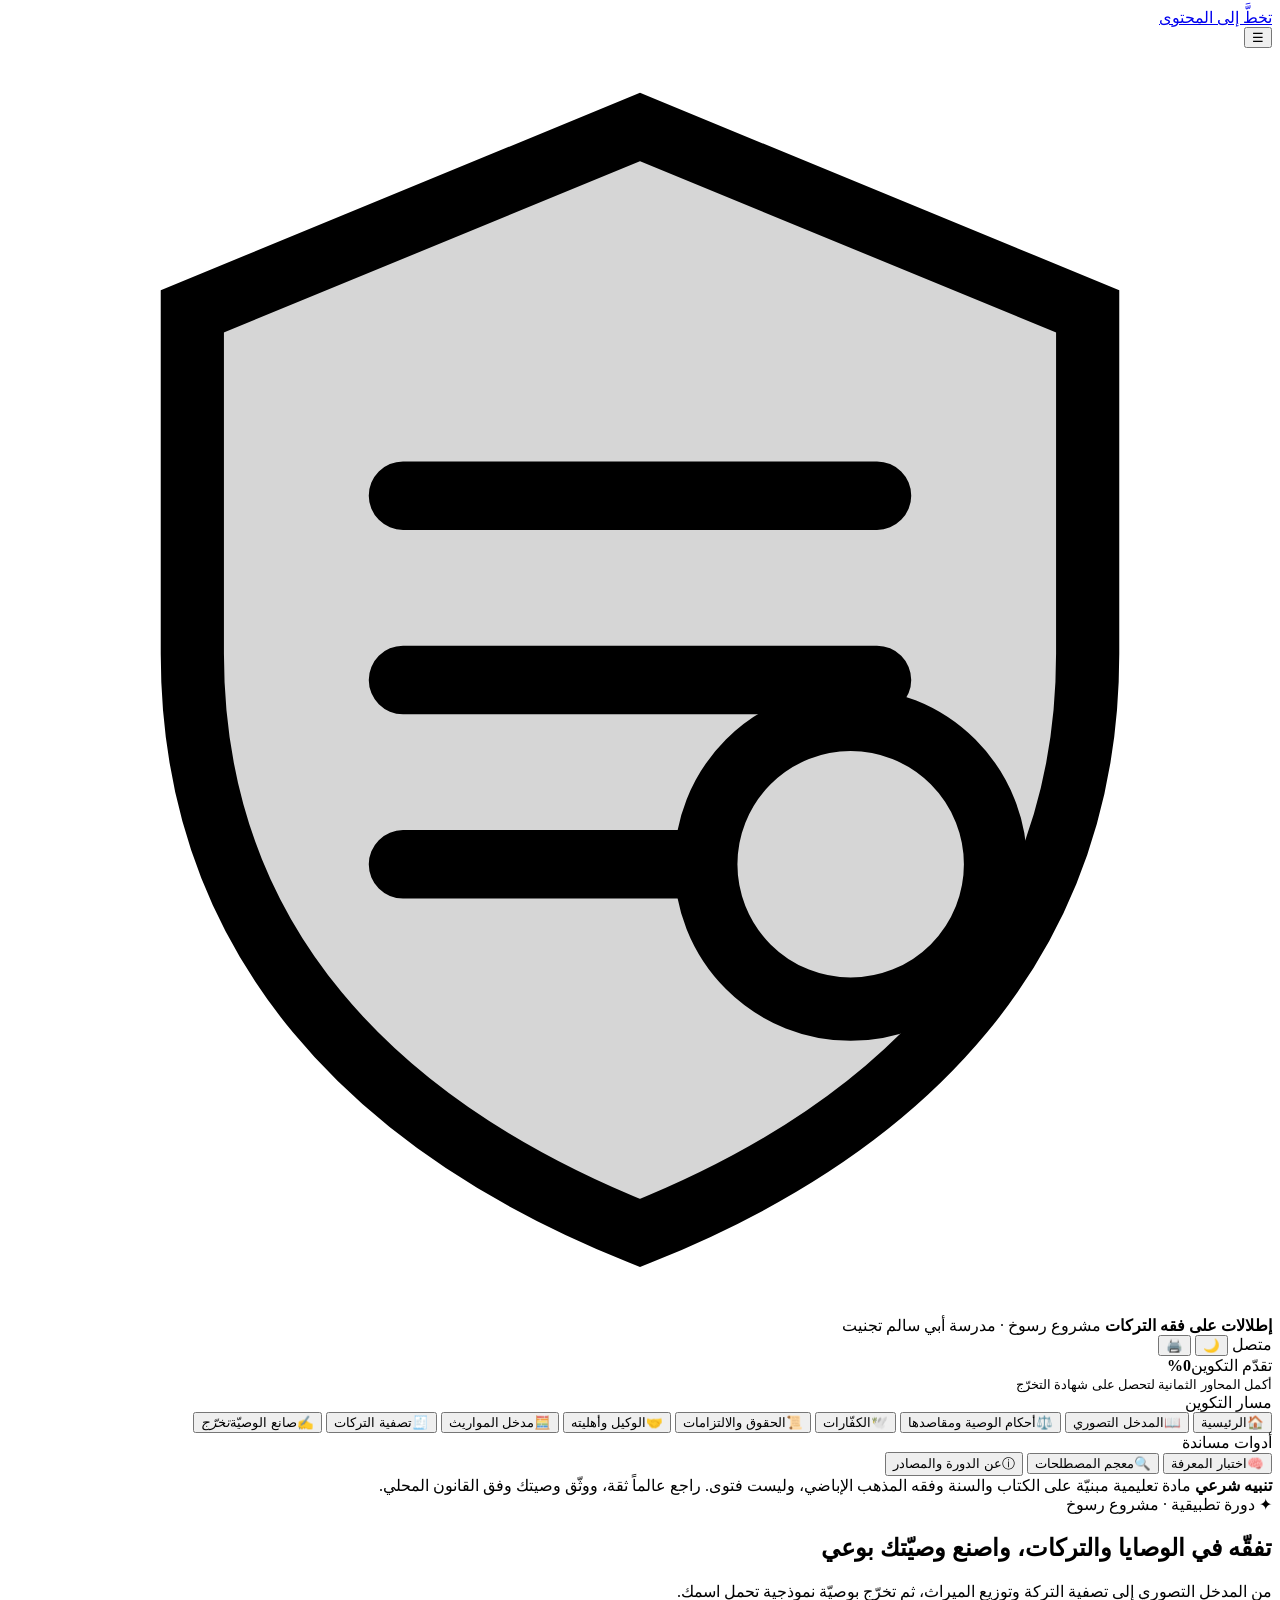
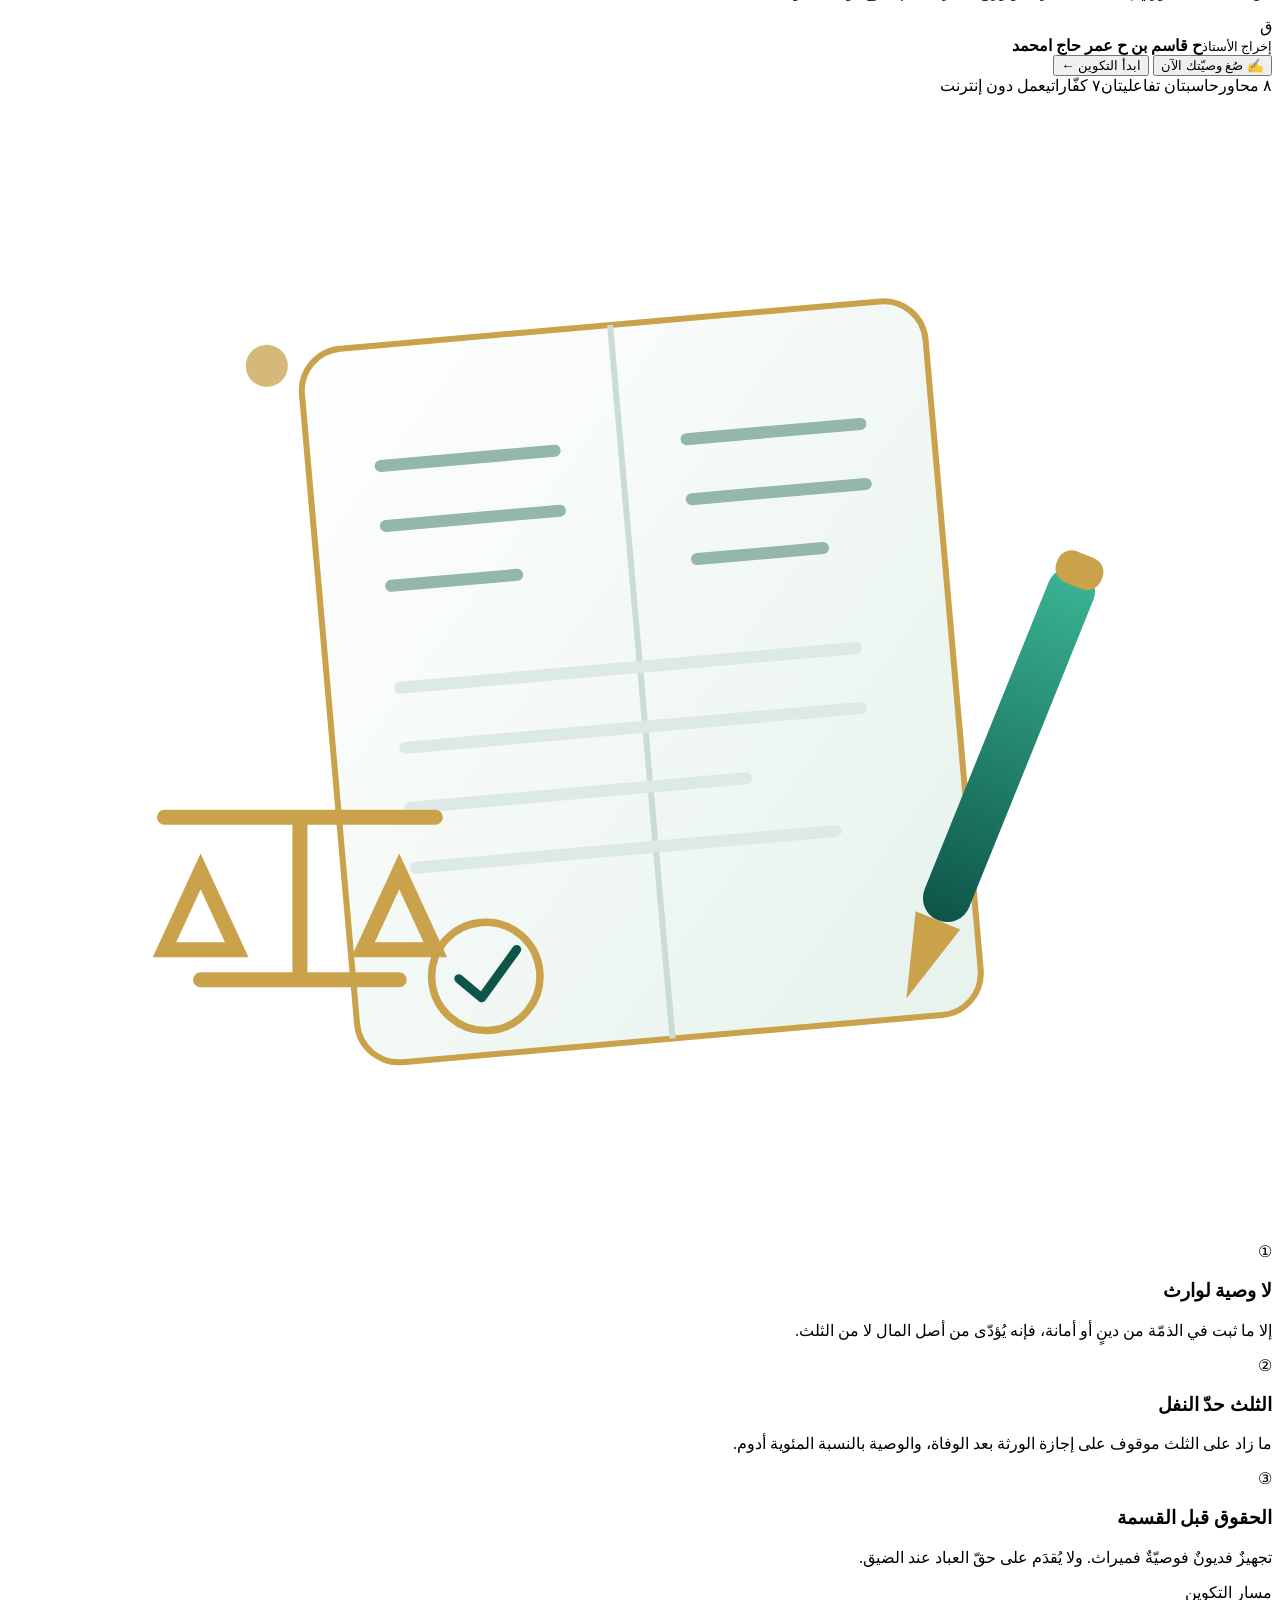
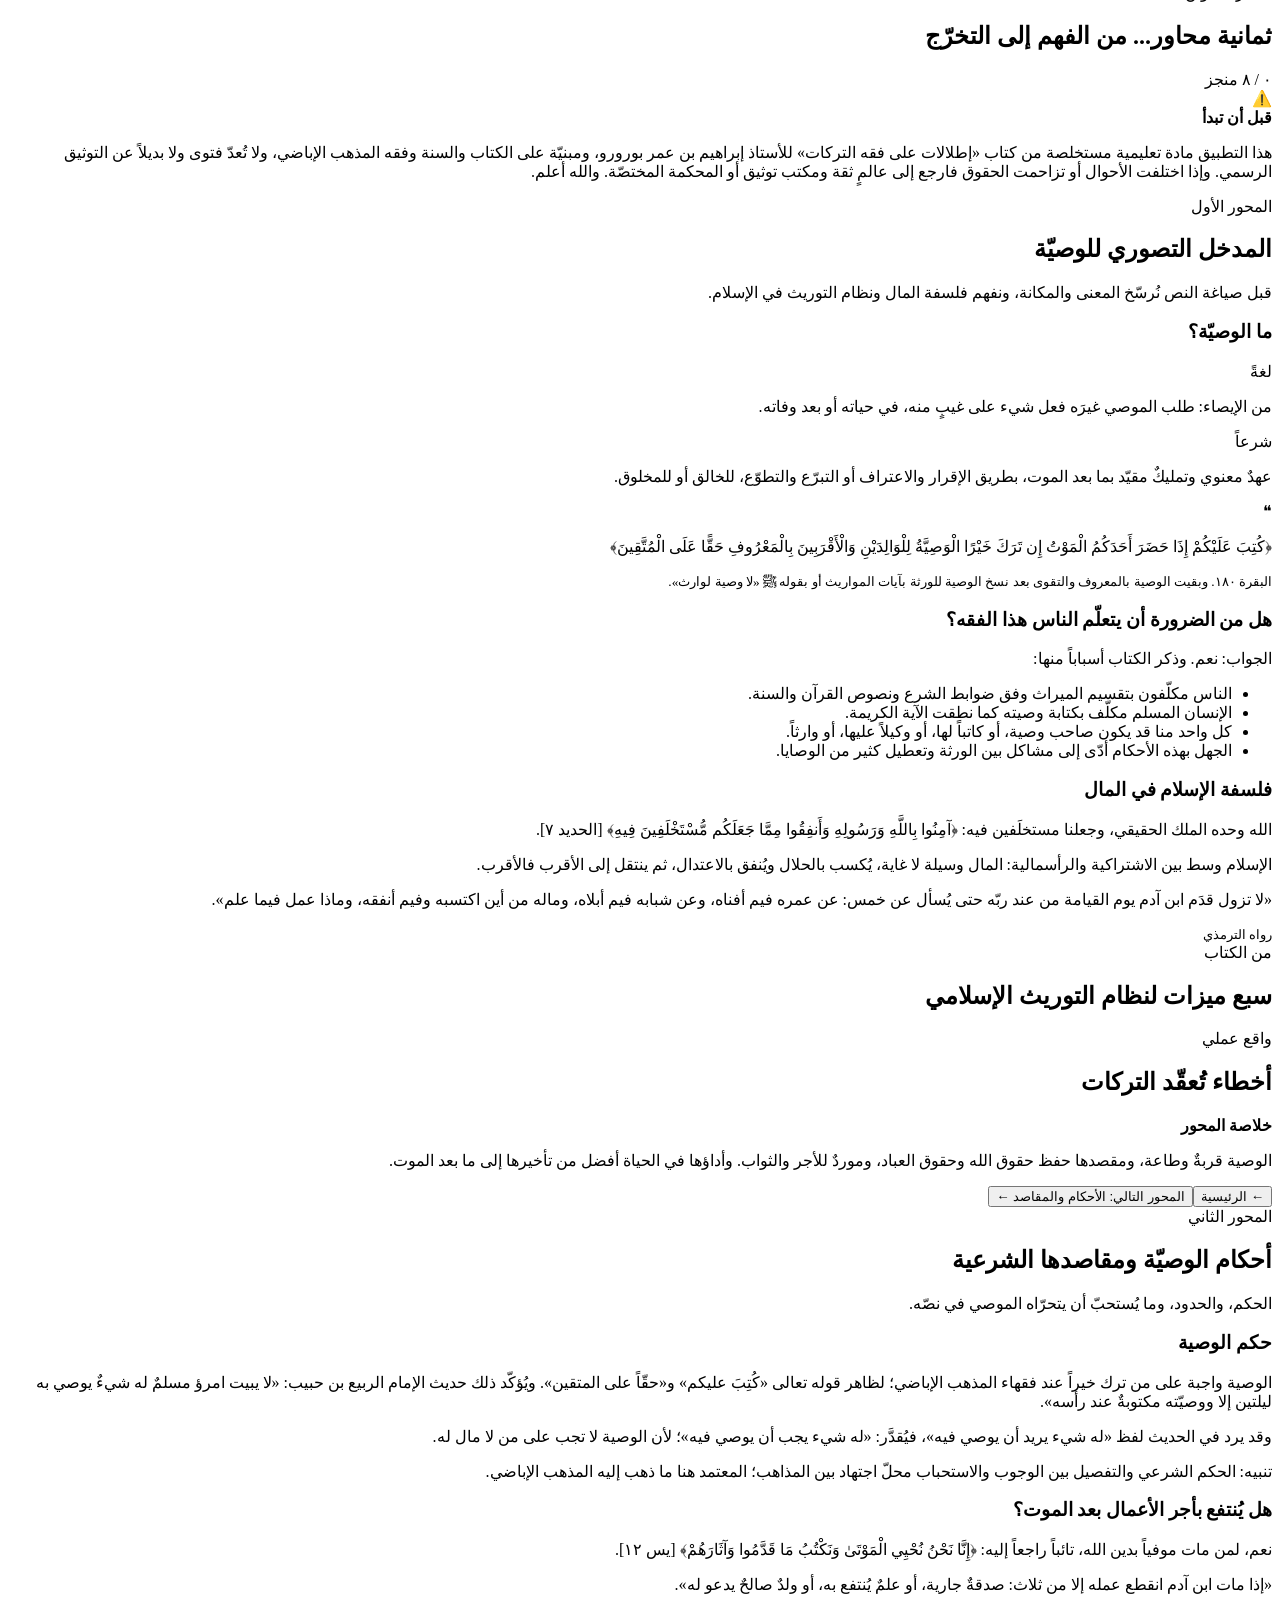
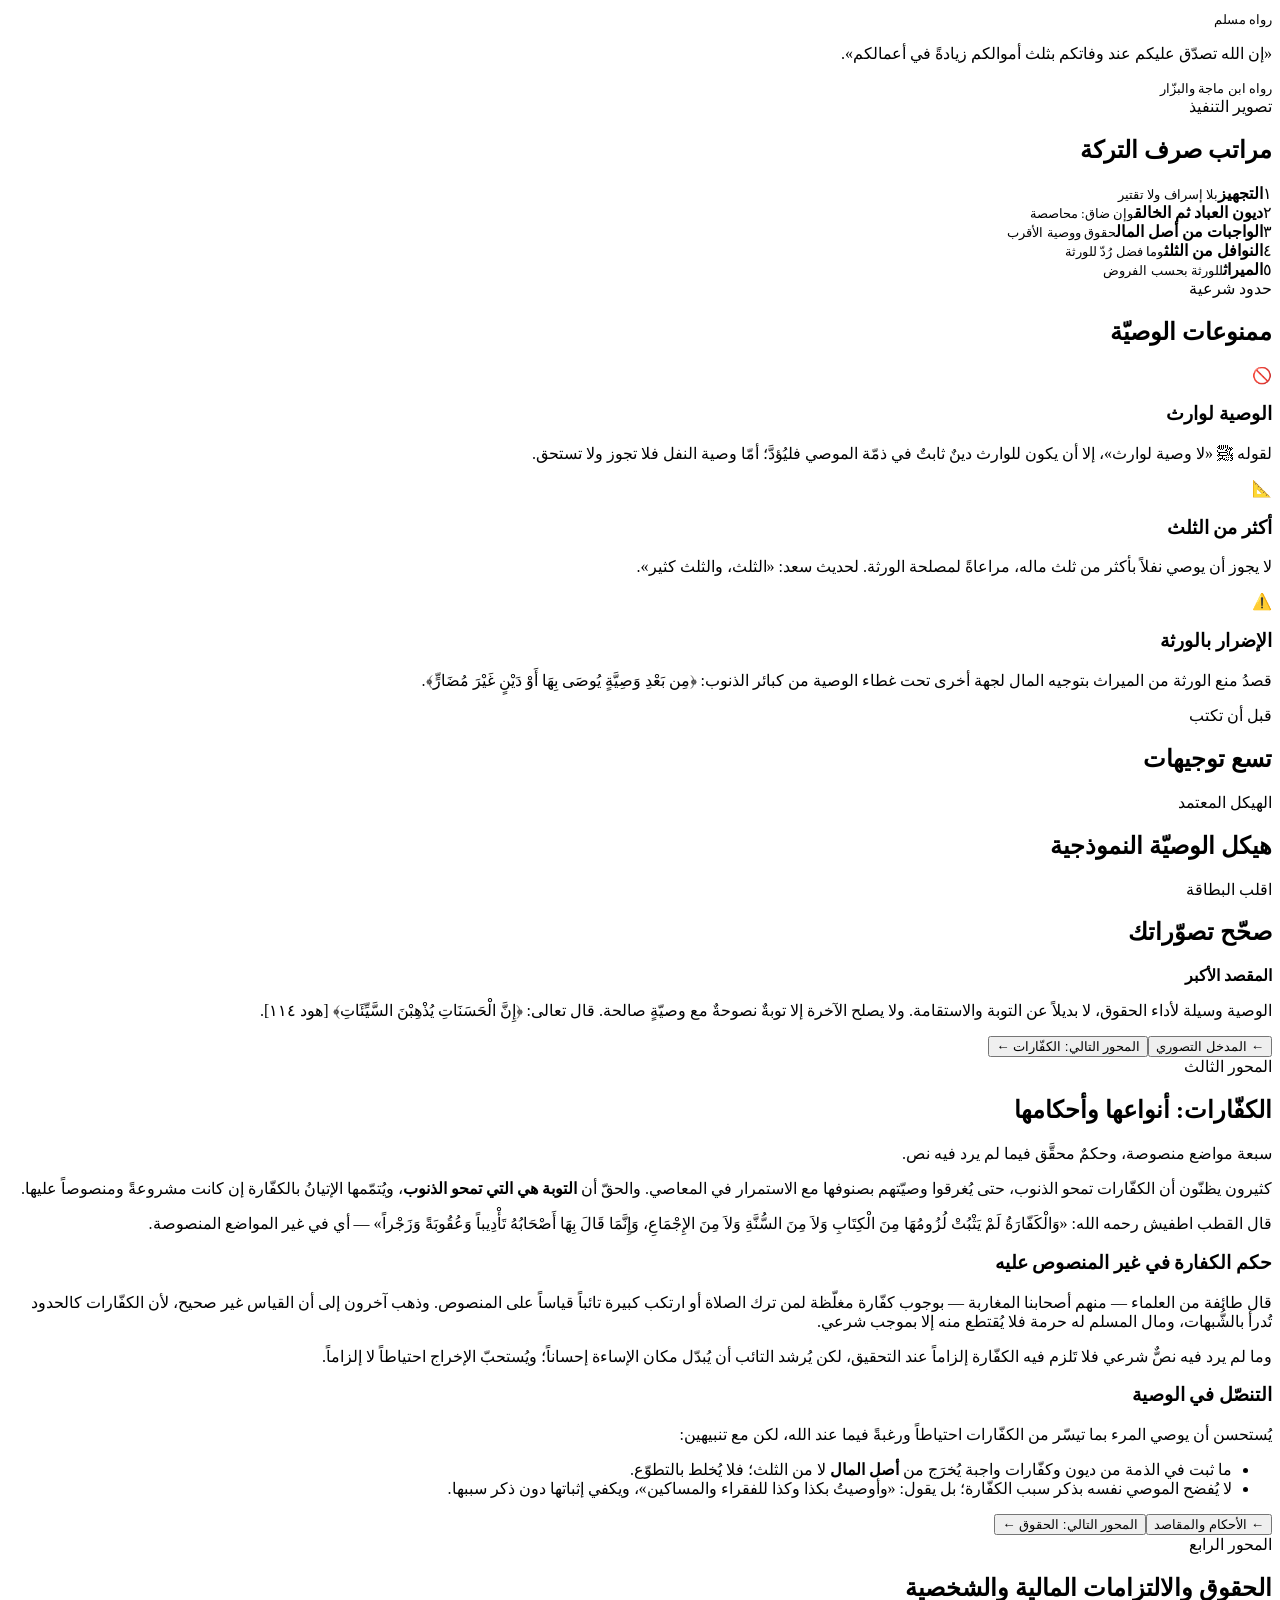
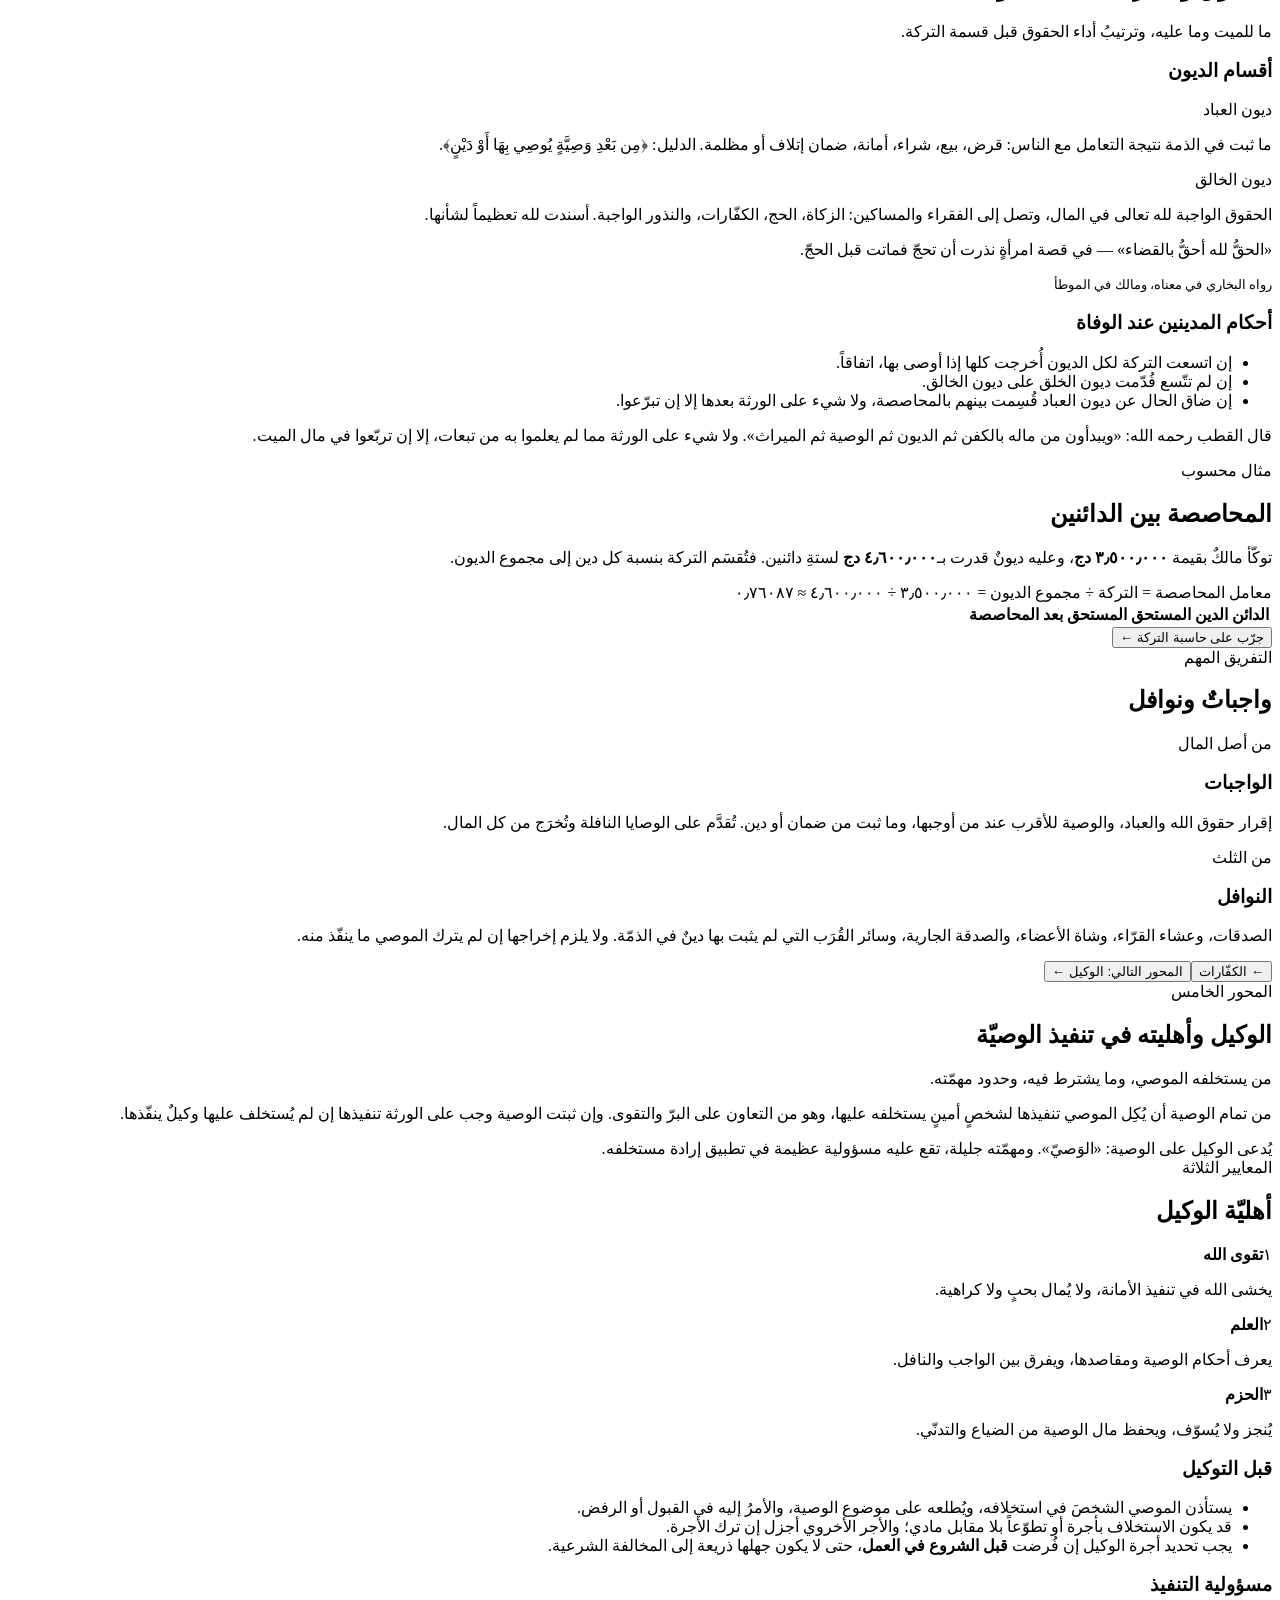
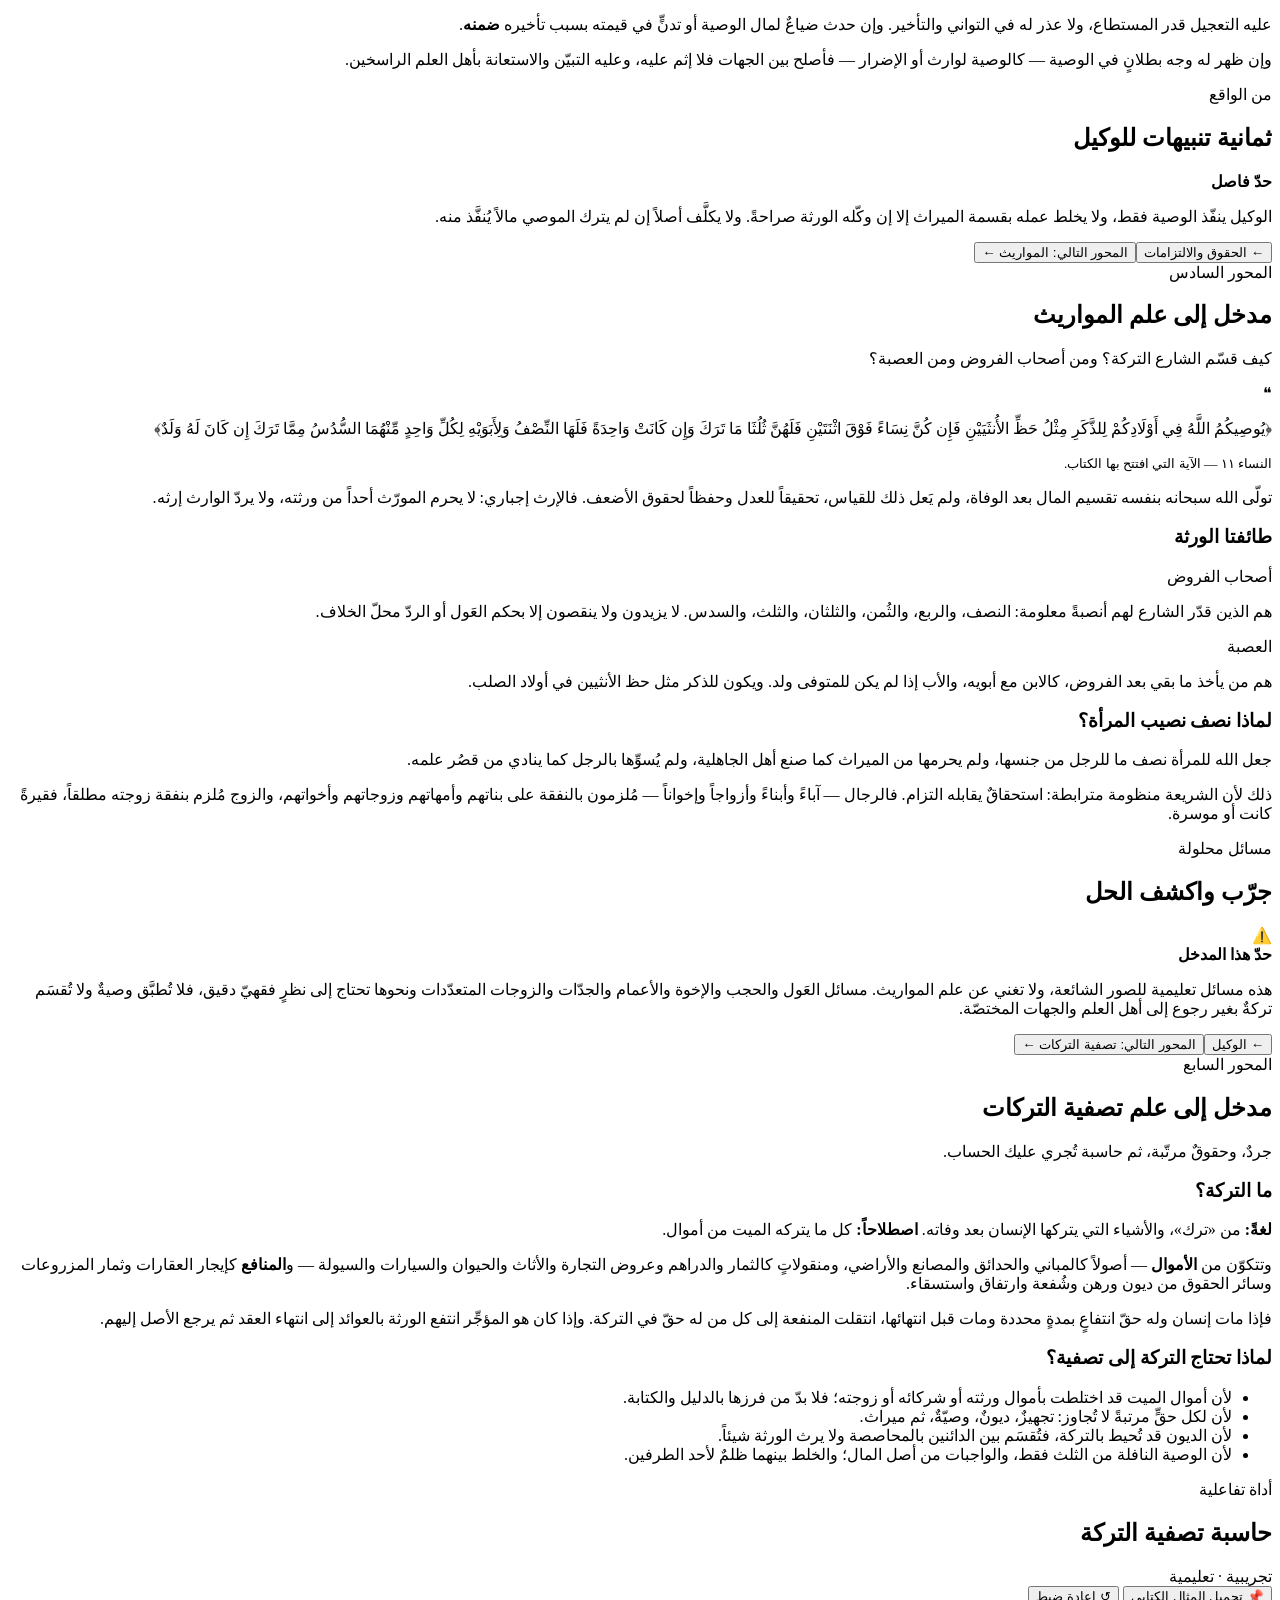
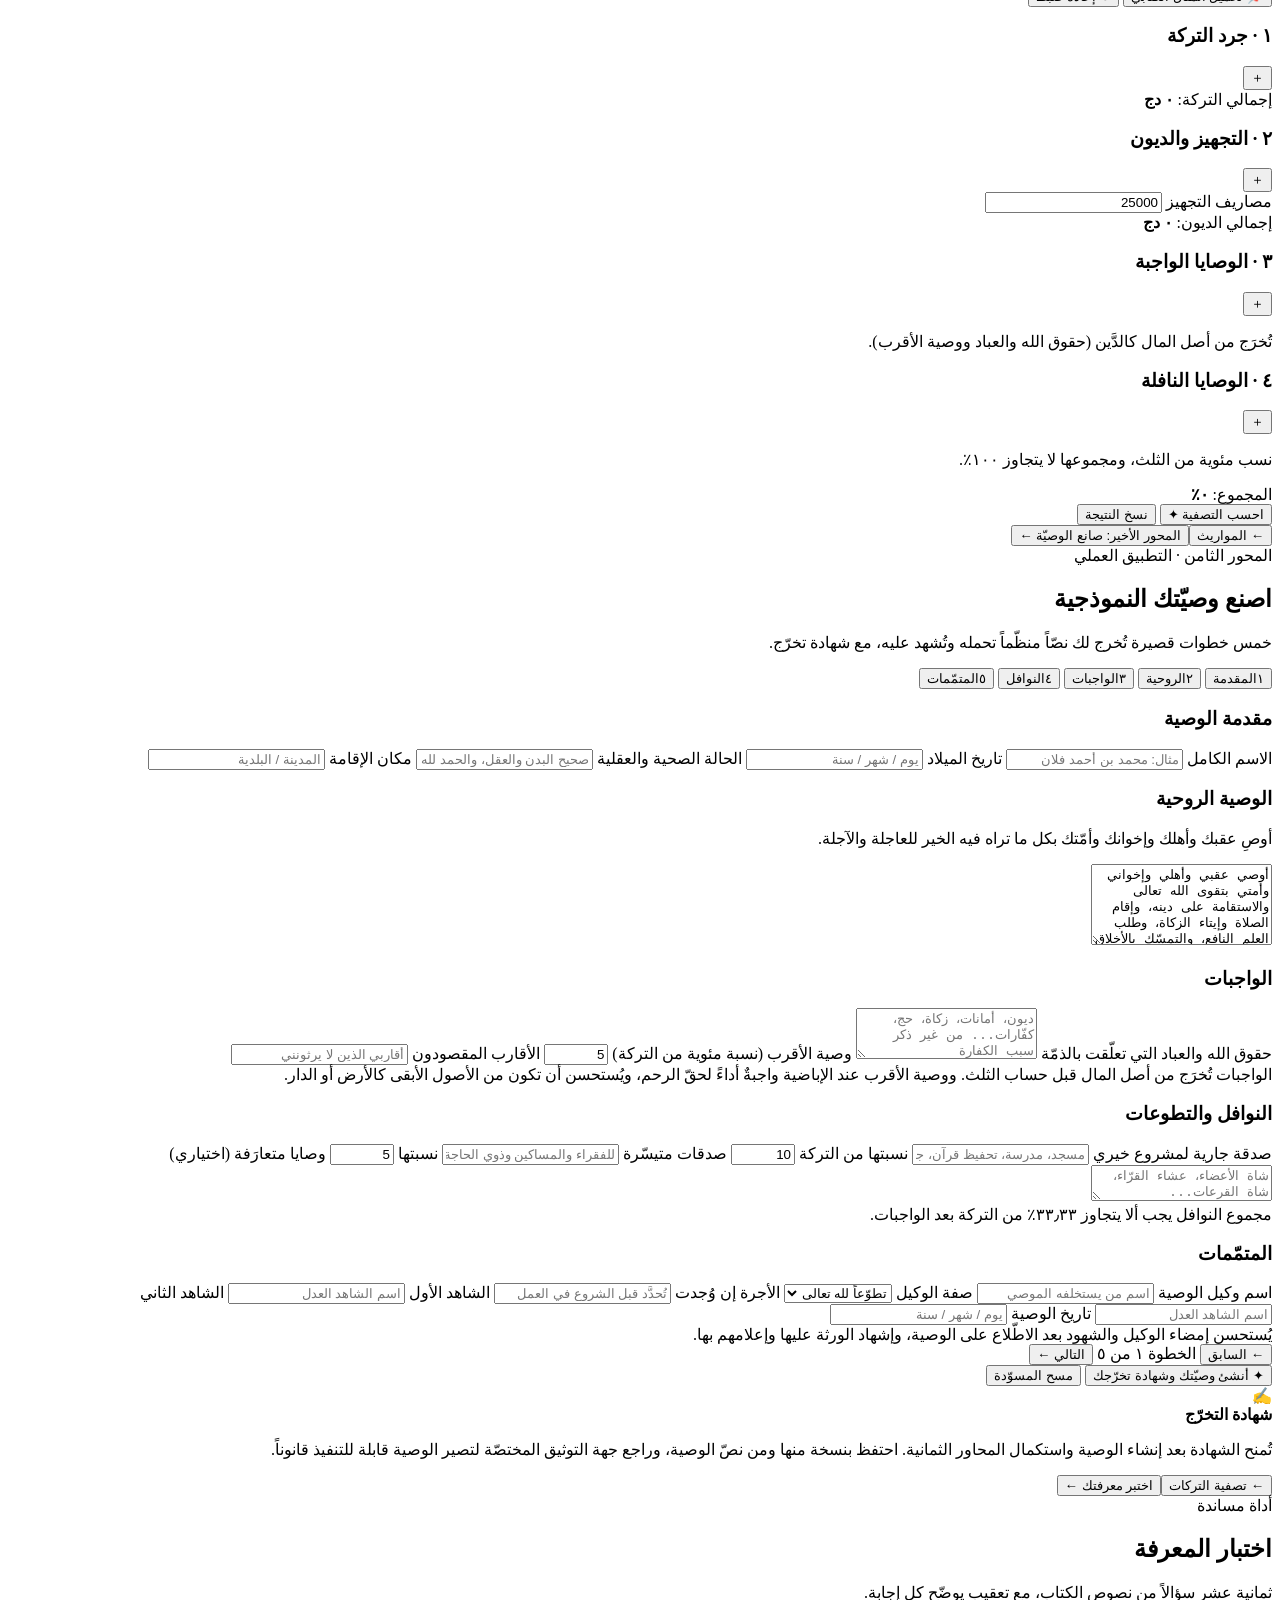
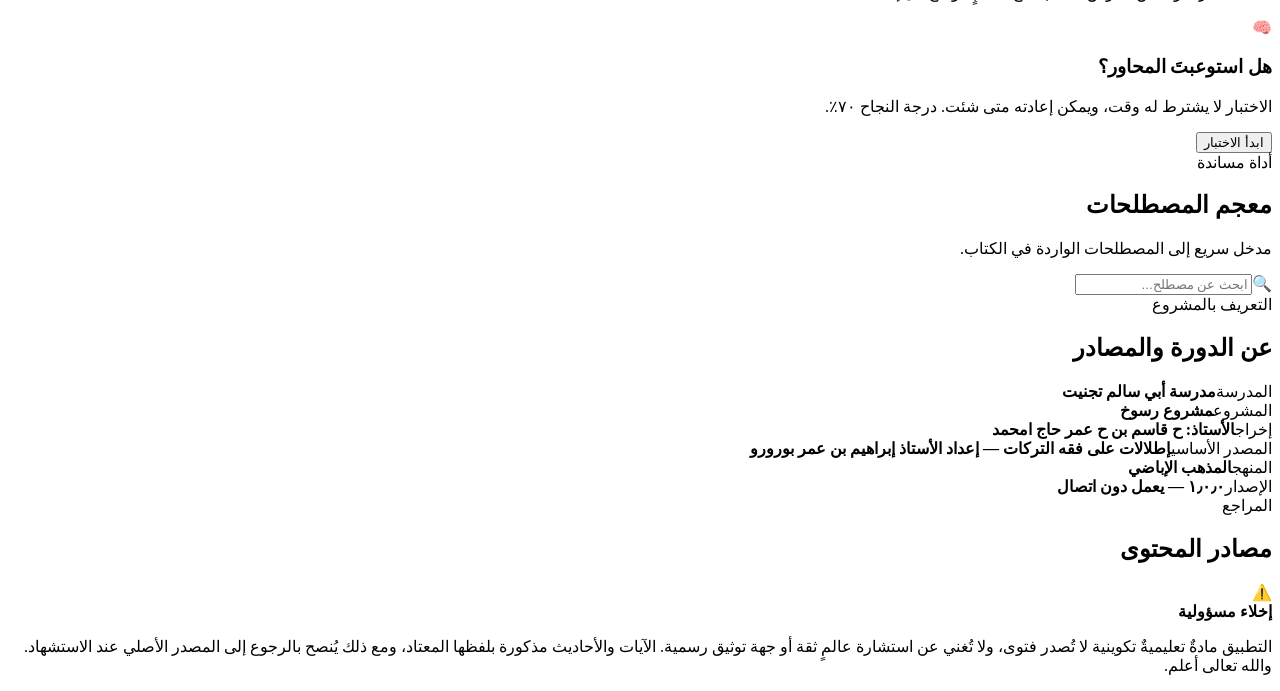
==== index.html @ 36a72be0 "Add files via upload" ====
<!DOCTYPE html>
<html lang="ar" dir="rtl">
<head>
  <meta charset="UTF-8">
  <meta name="viewport" content="width=device-width, initial-scale=1, viewport-fit=cover">
  <title>إطلالات على فقه التركات | مشروع رسوخ — مدرسة أبي سالم تجنيت</title>
  <meta name="description" content="تطبيق تكويني تفاعلي يعمل دون إنترنت في فقه الوصايا والمواريث وتصفية التركات: أحكام ومقاصد، كفارات، حقوق والتزامات، وكيل الوصية، مدخل المواريث، حاسبة التركات، وصانع وصية نموذجية مع شهادة تخرج.">
  <meta name="keywords" content="فقه التركات, الوصية الشرعية, المواريث, تصفية التركات, الكفارات, مشروع رسوخ, مدرسة أبي سالم تجنيت, ح قاسم بن ح عمر حاج امحمد">
  <meta name="theme-color" content="#0d5548">
  <meta name="apple-mobile-web-app-capable" content="yes">
  <meta name="apple-mobile-web-app-status-bar-style" content="black-translucent">
  <meta name="apple-mobile-web-app-title" content="فقه التركات">
  <meta name="application-name" content="فقه التركات — رسوخ">
  <meta name="msapplication-TileColor" content="#0d5548">
  <link rel="manifest" href="manifest.json">
  <link rel="icon" type="image/png" sizes="32x32" href="icons/favicon-32.png">
  <link rel="icon" type="image/png" sizes="192x192" href="icons/icon-192.png">
  <link rel="apple-touch-icon" href="icons/icon-192.png">
  <link rel="preconnect" href="https://fonts.googleapis.com">
  <link rel="preconnect" href="https://fonts.gstatic.com" crossorigin>
  <link href="https://fonts.googleapis.com/css2?family=Cairo:wght@400;600;700;800;900&family=Tajawal:wght@400;500;700;800;900&display=swap" rel="stylesheet">
  <link rel="stylesheet" href="css/style.css">
</head>
<body>
  <a class="skip-link" href="#main">تخطَّ إلى المحتوى</a>
  <div class="bg-decor" aria-hidden="true"><span></span><span></span><span></span></div>

  <!-- ============ الشريط العلوي ============ -->
  <header class="topbar">
    <div class="brand">
      <button class="icon-btn menu-btn" id="menuBtn" aria-label="فتح القائمة" title="القائمة">☰</button>
      <div class="brand-mark" aria-hidden="true">
        <svg viewBox="0 0 48 48">
          <path d="M24 3 41 10v13c0 11-7 18-17 22C14 41 7 34 7 23V10z" fill="currentColor" opacity=".16"/>
          <path d="M24 3 41 10v13c0 11-7 18-17 22C14 41 7 34 7 23V10z" fill="none" stroke="currentColor" stroke-width="2.4"/>
          <path d="M15 17h18M15 24h18M15 31h11" stroke="currentColor" stroke-width="2.6" stroke-linecap="round"/>
          <circle cx="32" cy="31" r="5.5" fill="none" stroke="currentColor" stroke-width="2.4"/>
        </svg>
      </div>
      <div class="brand-text">
        <strong>إطلالات على فقه التركات</strong>
        <span>مشروع رسوخ · مدرسة أبي سالم تجنيت</span>
      </div>
    </div>
    <div class="top-actions">
      <span class="net-pill" id="netPill" title="حالة الاتصال"><i></i><span>متصل</span></span>
      <button class="icon-btn" id="themeBtn" aria-label="تبديل الوضع الليلي" title="الوضع الليلي">🌙</button>
      <button class="icon-btn" id="printBtn" aria-label="طباعة الصفحة" title="طباعة">🖨️</button>
      <button class="install-btn" id="installBtn" hidden title="تثبيت التطبيق">⬇️ تثبيت</button>
    </div>
  </header>

  <div class="drawer-overlay" id="drawerOverlay" aria-hidden="true"></div>

  <div class="layout">
    <!-- ============ القائمة الجانبية ============ -->
    <aside class="sidebar" id="sidebar" aria-label="قائمة التنقل الرئيسية">
      <div class="side-progress">
        <div class="side-progress-top"><span>تقدّم التكوين</span><strong id="sidePct">0%</strong></div>
        <div class="progress-track"><div class="progress-fill" id="sideBar"></div></div>
        <small id="sideHint">أكمل المحاور الثمانية لتحصل على شهادة التخرّج</small>
      </div>

      <div class="nav-label">مسار التكوين</div>
      <button class="nav-item active" data-page="home"><span class="nav-ico">🏠</span><span>الرئيسية</span></button>
      <button class="nav-item" data-page="concept"><span class="nav-ico">📖</span><span>المدخل التصوري</span></button>
      <button class="nav-item" data-page="rules"><span class="nav-ico">⚖️</span><span>أحكام الوصية ومقاصدها</span></button>
      <button class="nav-item" data-page="kaffarat"><span class="nav-ico">🕊️</span><span>الكفّارات</span></button>
      <button class="nav-item" data-page="rights"><span class="nav-ico">📜</span><span>الحقوق والالتزامات</span></button>
      <button class="nav-item" data-page="agent"><span class="nav-ico">🤝</span><span>الوكيل وأهليته</span></button>
      <button class="nav-item" data-page="mirath"><span class="nav-ico">🧮</span><span>مدخل المواريث</span></button>
      <button class="nav-item" data-page="tafdiya"><span class="nav-ico">🧾</span><span>تصفية التركات</span></button>
      <button class="nav-item nav-special" data-page="builder"><span class="nav-ico">✍️</span><span>صانع الوصيّة</span><em>تخرّج</em></button>

      <div class="nav-label">أدوات مساندة</div>
      <button class="nav-item" data-page="quiz"><span class="nav-ico">🧠</span><span>اختبار المعرفة</span></button>
      <button class="nav-item" data-page="glossary"><span class="nav-ico">🔍</span><span>معجم المصطلحات</span></button>
      <button class="nav-item" data-page="about"><span class="nav-ico">ⓘ</span><span>عن الدورة والمصادر</span></button>

      <div class="side-note">
        <strong>تنبيه شرعي</strong>
        مادة تعليمية مبنيّة على الكتاب والسنة وفقه المذهب الإباضي، وليست فتوى. راجع عالماً ثقة، ووثّق وصيتك وفق القانون المحلي.
      </div>
    </aside>

    <main class="main" id="main">

      <!-- ================= الرئيسية ================= -->
      <section class="page active" id="home">
        <div class="hero">
          <div class="hero-copy">
            <span class="hero-tag">✦ دورة تطبيقية · مشروع رسوخ</span>
            <h1>تفقّه في <span>الوصايا والتركات</span>، واصنع وصيّتك بوعي</h1>
            <p class="hero-sub">من المدخل التصوري إلى تصفية التركة وتوزيع الميراث، ثم تخرّج بوصيّة نموذجية تحمل اسمك.</p>
            <div class="hero-presenter">
              <span class="avatar">ق</span>
              <div><small>إخراج الأستاذ</small><strong>ح قاسم بن ح عمر حاج امحمد</strong></div>
            </div>
            <div class="hero-actions">
              <button class="btn btn-primary" data-go="builder">✍️ صُغ وصيّتك الآن</button>
              <button class="btn btn-ghost" data-go="concept">ابدأ التكوين ←</button>
            </div>
            <div class="hero-chips">
              <span>٨ محاور</span><span>حاسبتان تفاعليتان</span><span>٧ كفّارات</span><span>يعمل دون إنترنت</span>
            </div>
          </div>
          <div class="hero-art" aria-hidden="true">
            <svg viewBox="0 0 420 380">
              <defs>
                <linearGradient id="pg" x1="0" y1="0" x2="1" y2="1"><stop offset="0" stop-color="#fff"/><stop offset="1" stop-color="#e6f2ec"/></linearGradient>
                <linearGradient id="gr" x1="0" y1="0" x2="0" y2="1"><stop offset="0" stop-color="#3bb694"/><stop offset="1" stop-color="#0d5548"/></linearGradient>
              </defs>
              <circle cx="210" cy="190" r="168" fill="rgba(255,255,255,.08)"/>
              <circle cx="210" cy="190" r="130" fill="rgba(255,255,255,.06)"/>
              <g transform="rotate(-5 210 190)">
                <rect x="106" y="76" width="208" height="238" rx="14" fill="url(#pg)" stroke="#c9a24b" stroke-width="2"/>
                <path d="M210 76v238" stroke="#cbdcd6" stroke-width="2"/>
                <path d="M130 116h58M130 136h58M130 156h42M232 116h58M232 136h58M232 156h42" stroke="#94b7ab" stroke-width="4" stroke-linecap="round"/>
                <path d="M130 190h152M130 210h152M130 230h112M130 250h140" stroke="#dce9e4" stroke-width="4" stroke-linecap="round"/>
                <circle cx="150" cy="288" r="18" fill="none" stroke="#c9a24b" stroke-width="2.5"/>
                <path d="M141 288l7 7 13-15" fill="none" stroke="#0d5548" stroke-width="3" stroke-linecap="round" stroke-linejoin="round"/>
              </g>
              <g transform="rotate(22 318 252)">
                <rect x="310" y="150" width="16" height="126" rx="8" fill="url(#gr)"/>
                <path d="M310 276l8 28 8-28z" fill="#c9a24b"/>
                <rect x="310" y="145" width="16" height="11" rx="5" fill="#c9a24b"/>
              </g>
              <g transform="translate(52 240)" stroke="#c9a24b" fill="none" stroke-width="5" stroke-linecap="round">
                <path d="M0 0h90M45 0v54M12 54h66M12 18 0 44h24zM78 18 66 44h24z"/>
              </g>
              <circle cx="86" cy="90" r="7" fill="#c9a24b" opacity=".75"/>
              <circle cx="340" cy="98" r="5" fill="#fff" opacity=".85"/>
            </svg>
          </div>
        </div>

        <div class="quick-rules">
          <article><span class="q-ico">①</span><h3>لا وصية لوارث</h3><p>إلا ما ثبت في الذمّة من دينٍ أو أمانة، فإنه يُؤدّى من أصل المال لا من الثلث.</p></article>
          <article><span class="q-ico">②</span><h3>الثلث حدّ النفل</h3><p>ما زاد على الثلث موقوف على إجازة الورثة بعد الوفاة، والوصية بالنسبة المئوية أدوم.</p></article>
          <article><span class="q-ico">③</span><h3>الحقوق قبل القسمة</h3><p>تجهيزٌ فديونٌ فوصيّةٌ فميراث. ولا يُقدَم على حقّ العباد عند الضيق.</p></article>
        </div>

        <div class="section-head">
          <div><span class="kicker">مسار التكوين</span><h2>ثمانية محاور... من الفهم إلى التخرّج</h2></div>
          <span class="counter" id="homeCounter">٠ / ٨ منجز</span>
        </div>
        <div class="module-grid" id="moduleGrid"></div>

        <div class="notice">
          <span class="notice-ico">⚠️</span>
          <div><strong>قبل أن تبدأ</strong><p>هذا التطبيق مادة تعليمية مستخلصة من كتاب «إطلالات على فقه التركات» للأستاذ إبراهيم بن عمر بورورو، ومبنيّة على الكتاب والسنة وفقه المذهب الإباضي، ولا تُعدّ فتوى ولا بديلاً عن التوثيق الرسمي. وإذا اختلفت الأحوال أو تزاحمت الحقوق فارجع إلى عالمٍ ثقة ومكتب توثيق أو المحكمة المختصّة. والله أعلم.</p></div>
        </div>
      </section>

      <!-- ================= 1. المدخل التصوري ================= -->
      <section class="page" id="concept">
        <div class="page-head">
          <span class="kicker">المحور الأول</span>
          <h2>المدخل التصوري للوصيّة</h2>
          <p>قبل صياغة النص نُرسّخ المعنى والمكانة، ونفهم فلسفة المال ونظام التوريث في الإسلام.</p>
        </div>

        <div class="card lead-card">
          <h3>ما الوصيّة؟</h3>
          <div class="def-grid">
            <div><span>لغةً</span><p>من الإيصاء: طلب الموصي غيرَه فعل شيء على غيبٍ منه، في حياته أو بعد وفاته.</p></div>
            <div><span>شرعاً</span><p>عهدٌ معنوي وتمليكٌ مقيّد بما بعد الموت، بطريق الإقرار والاعتراف أو التبرّع والتطوّع، للخالق أو للمخلوق.</p></div>
          </div>
          <div class="quote">
            <span class="qmark">❝</span>
            <p>﴿كُتِبَ عَلَيْكُمْ إِذَا حَضَرَ أَحَدَكُمُ الْمَوْتُ إِن تَرَكَ خَيْرًا الْوَصِيَّةُ لِلْوَالِدَيْنِ وَالْأَقْرَبِينَ بِالْمَعْرُوفِ حَقًّا عَلَى الْمُتَّقِينَ﴾</p>
            <small>البقرة ١٨٠. وبقيت الوصية بالمعروف والتقوى بعد نسخ الوصية للورثة بآيات المواريث أو بقوله ﷺ «لا وصية لوارث».</small>
          </div>
        </div>

        <div class="grid-2">
          <div class="card">
            <h3>هل من الضرورة أن يتعلّم الناس هذا الفقه؟</h3>
            <p class="muted">الجواب: نعم. وذكر الكتاب أسباباً منها:</p>
            <ul class="check-list">
              <li>الناس مكلّفون بتقسيم الميراث وفق ضوابط الشرع ونصوص القرآن والسنة.</li>
              <li>الإنسان المسلم مكلّف بكتابة وصيته كما نطقت الآية الكريمة.</li>
              <li>كل واحد منا قد يكون صاحب وصية، أو كاتباً لها، أو وكيلاً عليها، أو وارثاً.</li>
              <li>الجهل بهذه الأحكام أدّى إلى مشاكل بين الورثة وتعطيل كثير من الوصايا.</li>
            </ul>
          </div>
          <div class="card">
            <h3>فلسفة الإسلام في المال</h3>
            <p>الله وحده الملك الحقيقي، وجعلنا مستخلَفين فيه: ﴿آمِنُوا بِاللَّهِ وَرَسُولِهِ وَأَنفِقُوا مِمَّا جَعَلَكُم مُّسْتَخْلَفِينَ فِيهِ﴾ [الحديد ٧].</p>
            <p>الإسلام وسط بين الاشتراكية والرأسمالية: المال وسيلة لا غاية، يُكسب بالحلال ويُنفق بالاعتدال، ثم ينتقل إلى الأقرب فالأقرب.</p>
            <div class="hadith">
              <p>«لا تزول قدَم ابن آدم يوم القيامة من عند ربّه حتى يُسأل عن خمس: عن عمره فيم أفناه، وعن شبابه فيم أبلاه، وماله من أين اكتسبه وفيم أنفقه، وماذا عمل فيما علم».</p>
              <small>رواه الترمذي</small>
            </div>
          </div>
        </div>

        <div class="section-head">
          <div><span class="kicker">من الكتاب</span><h2>سبع ميزات لنظام التوريث الإسلامي</h2></div>
        </div>
        <div class="feature-grid" id="featuresGrid"></div>

        <div class="section-head">
          <div><span class="kicker">واقع عملي</span><h2>أخطاء تُعقّد التركات</h2></div>
        </div>
        <div class="error-grid" id="errorsGrid"></div>

        <div class="callout">
          <strong>خلاصة المحور</strong>
          <p>الوصية قربةٌ وطاعة، ومقصدها حفظ حقوق الله وحقوق العباد، وموردٌ للأجر والثواب. وأداؤها في الحياة أفضل من تأخيرها إلى ما بعد الموت.</p>
        </div>
        <div class="page-nav"><button class="btn btn-ghost" data-go="home">← الرئيسية</button><button class="btn btn-primary" data-go="rules">المحور التالي: الأحكام والمقاصد ←</button></div>
      </section>

      <!-- ================= 2. الأحكام والمقاصد ================= -->
      <section class="page" id="rules">
        <div class="page-head">
          <span class="kicker">المحور الثاني</span>
          <h2>أحكام الوصيّة ومقاصدها الشرعية</h2>
          <p>الحكم، والحدود، وما يُستحبّ أن يتحرّاه الموصي في نصّه.</p>
        </div>

        <div class="grid-2">
          <div class="card accent-card">
            <h3>حكم الوصية</h3>
            <p>الوصية واجبة على من ترك خيراً عند فقهاء المذهب الإباضي؛ لظاهر قوله تعالى «كُتِبَ عليكم» و«حقّاً على المتقين». ويُؤكّد ذلك حديث الإمام الربيع بن حبيب: «لا يبيت امرؤ مسلمٌ له شيءٌ يوصي به ليلتين إلا ووصيّته مكتوبةٌ عند رأسه».</p>
            <p>وقد يرد في الحديث لفظ «له شيء يريد أن يوصي فيه»، فيُقدَّر: «له شيء يجب أن يوصي فيه»؛ لأن الوصية لا تجب على من لا مال له.</p>
            <div class="mini-note">تنبيه: الحكم الشرعي والتفصيل بين الوجوب والاستحباب محلّ اجتهاد بين المذاهب؛ المعتمد هنا ما ذهب إليه المذهب الإباضي.</div>
          </div>
          <div class="card">
            <h3>هل يُنتفع بأجر الأعمال بعد الموت؟</h3>
            <p>نعم، لمن مات موفياً بدين الله، تائباً راجعاً إليه: ﴿إِنَّا نَحْنُ نُحْيِي الْمَوْتَىٰ وَنَكْتُبُ مَا قَدَّمُوا وَآثَارَهُمْ﴾ [يس ١٢].</p>
            <div class="hadith"><p>«إذا مات ابن آدم انقطع عمله إلا من ثلاث: صدقةٌ جارية، أو علمٌ يُنتفع به، أو ولدٌ صالحٌ يدعو له».</p><small>رواه مسلم</small></div>
            <div class="hadith"><p>«إن الله تصدّق عليكم عند وفاتكم بثلث أموالكم زيادةً في أعمالكم».</p><small>رواه ابن ماجة والبزّار</small></div>
          </div>
        </div>

        <div class="section-head"><div><span class="kicker">تصوير التنفيذ</span><h2>مراتب صرف التركة</h2></div></div>
        <div class="stair" id="stair">
          <div class="stair-step"><span>١</span><strong>التجهيز</strong><small>بلا إسراف ولا تقتير</small></div>
          <div class="stair-step"><span>٢</span><strong>ديون العباد ثم الخالق</strong><small>وإن ضاق: محاصصة</small></div>
          <div class="stair-step"><span>٣</span><strong>الواجبات من أصل المال</strong><small>حقوق ووصية الأقرب</small></div>
          <div class="stair-step"><span>٤</span><strong>النوافل من الثلث</strong><small>وما فضل رُدّ للورثة</small></div>
          <div class="stair-step"><span>٥</span><strong>الميراث</strong><small>للورثة بحسب الفروض</small></div>
        </div>

        <div class="section-head"><div><span class="kicker">حدود شرعية</span><h2>ممنوعات الوصيّة</h2></div></div>
        <div class="ban-grid">
          <div class="ban-card"><span>🚫</span><h3>الوصية لوارث</h3><p>لقوله ﷺ «لا وصية لوارث»، إلا أن يكون للوارث دينٌ ثابتٌ في ذمّة الموصي فليُؤدَّ؛ أمّا وصية النفل فلا تجوز ولا تستحق.</p></div>
          <div class="ban-card"><span>📐</span><h3>أكثر من الثلث</h3><p>لا يجوز أن يوصي نفلاً بأكثر من ثلث ماله، مراعاةً لمصلحة الورثة. لحديث سعد: «الثلث، والثلث كثير».</p></div>
          <div class="ban-card"><span>⚠️</span><h3>الإضرار بالورثة</h3><p>قصدُ منع الورثة من الميراث بتوجيه المال لجهة أخرى تحت غطاء الوصية من كبائر الذنوب: ﴿مِن بَعْدِ وَصِيَّةٍ يُوصَى بِهَا أَوْ دَيْنٍ غَيْرَ مُضَارٍّ﴾.</p></div>
        </div>

        <div class="section-head"><div><span class="kicker">قبل أن تكتب</span><h2>تسع توجيهات</h2></div></div>
        <ol class="tips-list" id="tipsList"></ol>

        <div class="section-head"><div><span class="kicker">الهيكل المعتمد</span><h2>هيكل الوصيّة النموذجية</h2></div></div>
        <div class="structure-grid" id="structureGrid"></div>

        <div class="section-head"><div><span class="kicker">اقلب البطاقة</span><h2>صحّح تصوّراتك</h2></div></div>
        <div class="flip-grid" id="correctionGrid"></div>

        <div class="callout"><strong>المقصد الأكبر</strong><p>الوصية وسيلة لأداء الحقوق، لا بديلاً عن التوبة والاستقامة. ولا يصلح الآخرة إلا توبةٌ نصوحةٌ مع وصيّةٍ صالحة. قال تعالى: ﴿إِنَّ الْحَسَنَاتِ يُذْهِبْنَ السَّيِّئَاتِ﴾ [هود ١١٤].</p></div>
        <div class="page-nav"><button class="btn btn-ghost" data-go="concept">← المدخل التصوري</button><button class="btn btn-primary" data-go="kaffarat">المحور التالي: الكفّارات ←</button></div>
      </section>

      <!-- ================= 3. الكفارات ================= -->
      <section class="page" id="kaffarat">
        <div class="page-head">
          <span class="kicker">المحور الثالث</span>
          <h2>الكفّارات: أنواعها وأحكامها</h2>
          <p>سبعة مواضع منصوصة، وحكمٌ محقَّق فيما لم يرد فيه نص.</p>
        </div>

        <div class="card intro-card">
          <p>كثيرون يظنّون أن الكفّارات تمحو الذنوب، حتى يُغرقوا وصيّتهم بصنوفها مع الاستمرار في المعاصي. والحقّ أن <strong>التوبة هي التي تمحو الذنوب</strong>، ويُتمّمها الإتيانُ بالكفّارة إن كانت مشروعةً ومنصوصاً عليها.</p>
          <div class="mini-note">قال القطب اطفيش رحمه الله: «وَالْكَفّارَةُ لَمْ يَثْبُتْ لُزُومُهَا مِنَ الْكِتَابِ وَلاَ مِنَ السُّنَّةِ وَلاَ مِنَ الإِجْمَاعِ، وَإِنَّمَا قَالَ بِهَا أَصْحَابُهُ تَأْدِيباً وَعُقُوبَةً وَزَجْراً» — أي في غير المواضع المنصوصة.</div>
        </div>

        <div class="tabs" id="kaffarTabs" role="tablist" aria-label="أنواع الكفارات"></div>
        <div class="card tab-panel" id="kaffarPanel" role="tabpanel"></div>

        <div class="grid-2">
          <div class="card">
            <h3>حكم الكفارة في غير المنصوص عليه</h3>
            <p>قال طائفة من العلماء — منهم أصحابنا المغاربة — بوجوب كفّارة مغلّظة لمن ترك الصلاة أو ارتكب كبيرة تائباً قياساً على المنصوص. وذهب آخرون إلى أن القياس غير صحيح، لأن الكفّارات كالحدود تُدرأ بالشُّبهات، ومال المسلم له حرمة فلا يُقتطع منه إلا بموجب شرعي.</p>
            <p class="muted">وما لم يرد فيه نصٌّ شرعي فلا تَلزم فيه الكفّارة إلزاماً عند التحقيق، لكن يُرشد التائب أن يُبدّل مكان الإساءة إحساناً؛ ويُستحبّ الإخراج احتياطاً لا إلزاماً.</p>
          </div>
          <div class="card">
            <h3>التنصّل في الوصية</h3>
            <p>يُستحسن أن يوصي المرء بما تيسّر من الكفّارات احتياطاً ورغبةً فيما عند الله، لكن مع تنبيهين:</p>
            <ul class="check-list">
              <li>ما ثبت في الذمة من ديون وكفّارات واجبة يُخرَج من <strong>أصل المال</strong> لا من الثلث؛ فلا يُخلط بالتطوّع.</li>
              <li>لا يُفضح الموصي نفسه بذكر سبب الكفّارة؛ بل يقول: «وأوصيتُ بكذا وكذا للفقراء والمساكين»، ويكفي إثباتها دون ذكر سببها.</li>
            </ul>
          </div>
        </div>
        <div class="page-nav"><button class="btn btn-ghost" data-go="rules">← الأحكام والمقاصد</button><button class="btn btn-primary" data-go="rights">المحور التالي: الحقوق ←</button></div>
      </section>

      <!-- ================= 4. الحقوق والالتزامات ================= -->
      <section class="page" id="rights">
        <div class="page-head">
          <span class="kicker">المحور الرابع</span>
          <h2>الحقوق والالتزامات المالية والشخصية</h2>
          <p>ما للميت وما عليه، وترتيبُ أداء الحقوق قبل قسمة التركة.</p>
        </div>

        <div class="rights-timeline" id="rightsTimeline"></div>

        <div class="grid-2">
          <div class="card">
            <h3>أقسام الديون</h3>
            <div class="split">
              <div><span class="chip">ديون العباد</span><p>ما ثبت في الذمة نتيجة التعامل مع الناس: قرض، بيع، شراء، أمانة، ضمان إتلاف أو مظلمة. الدليل: ﴿مِن بَعْدِ وَصِيَّةٍ يُوصِي بِهَا أَوْ دَيْنٍ﴾.</p></div>
              <div><span class="chip">ديون الخالق</span><p>الحقوق الواجبة لله تعالى في المال، وتصل إلى الفقراء والمساكين: الزكاة، الحج، الكفّارات، والنذور الواجبة. أسندت لله تعظيماً لشأنها.</p></div>
            </div>
            <div class="hadith"><p>«الحقُّ لله أحقُّ بالقضاء» — في قصة امرأةٍ نذرت أن تحجّ فماتت قبل الحجّ.</p><small>رواه البخاري في معناه، ومالك في الموطأ</small></div>
          </div>
          <div class="card">
            <h3>أحكام المدينين عند الوفاة</h3>
            <ul class="check-list">
              <li>إن اتسعت التركة لكل الديون أُخرجت كلها إذا أوصى بها، اتفاقاً.</li>
              <li>إن لم تتّسع فُدّمت ديون الخلق على ديون الخالق.</li>
              <li>إن ضاق الحال عن ديون العباد قُسِمت بينهم بالمحاصصة، ولا شيء على الورثة بعدها إلا إن تبرّعوا.</li>
            </ul>
            <p class="muted">قال القطب رحمه الله: «ويبدأون من ماله بالكفن ثم الديون ثم الوصية ثم الميراث». ولا شيء على الورثة مما لم يعلموا به من تبعات، إلا إن تربّعوا في مال الميت.</p>
          </div>
        </div>

        <div class="section-head"><div><span class="kicker">مثال محسوب</span><h2>المحاصصة بين الدائنين</h2></div></div>
        <div class="card">
          <p>توكّأ مالكٌ بقيمة <strong>٣٫٥٠٠٫٠٠٠ دج</strong>، وعليه ديونٌ قدرت بـ<strong>٤٫٦٠٠٫٠٠٠ دج</strong> لستةِ دائنين. فتُقسَم التركة بنسبة كل دين إلى مجموع الديون.</p>
          <div class="formula">معامل المحاصصة = التركة ÷ مجموع الديون = ٣٫٥٠٠٫٠٠٠ ÷ ٤٫٦٠٠٫٠٠٠ ≈ ٠٫٧٦٠٨٧</div>
          <div class="table-wrap"><table id="debtTable"><thead><tr><th>الدائن</th><th>الدين المستحق</th><th>المستحق بعد المحاصصة</th></tr></thead><tbody></tbody></table></div>
          <div class="action-row"><button class="btn btn-primary" data-go="tafdiya">جرّب على حاسبة التركة ←</button></div>
        </div>

        <div class="section-head"><div><span class="kicker">التفريق المهم</span><h2>واجباتٌ ونوافل</h2></div></div>
        <div class="split-cards">
          <div class="card"><span class="chip chip-warn">من أصل المال</span><h3>الواجبات</h3><p>إقرار حقوق الله والعباد، والوصية للأقرب عند من أوجبها، وما ثبت من ضمان أو دين. تُقدَّم على الوصايا النافلة وتُخرَج من كل المال.</p></div>
          <div class="card"><span class="chip">من الثلث</span><h3>النوافل</h3><p>الصدقات، وعشاء القرّاء، وشاة الأعضاء، والصدقة الجارية، وسائر القُرَب التي لم يثبت بها دينٌ في الذمّة. ولا يلزم إخراجها إن لم يترك الموصي ما ينفّذ منه.</p></div>
        </div>
        <div class="page-nav"><button class="btn btn-ghost" data-go="kaffarat">← الكفّارات</button><button class="btn btn-primary" data-go="agent">المحور التالي: الوكيل ←</button></div>
      </section>

      <!-- ================= 5. الوكيل ================= -->
      <section class="page" id="agent">
        <div class="page-head">
          <span class="kicker">المحور الخامس</span>
          <h2>الوكيل وأهليته في تنفيذ الوصيّة</h2>
          <p>من يستخلفه الموصي، وما يشترط فيه، وحدود مهمّته.</p>
        </div>

        <div class="card lead-card">
          <p>من تمام الوصية أن يُكِل الموصي تنفيذها لشخصٍ أمينٍ يستخلفه عليها، وهو من التعاون على البرّ والتقوى. وإن ثبتت الوصية وجب على الورثة تنفيذها إن لم يُستخلف عليها وكيلٌ ينفّذها.</p>
          <div class="mini-note">يُدعى الوكيل على الوصية: «الوَصيّ». ومهمّته جليلة، تقع عليه مسؤولية عظيمة في تطبيق إرادة مستخلفه.</div>
        </div>

        <div class="section-head"><div><span class="kicker">المعايير الثلاثة</span><h2>أهليّة الوكيل</h2></div></div>
        <div class="criteria-grid">
          <div><span>١</span><strong>تقوى الله</strong><p>يخشى الله في تنفيذ الأمانة، ولا يُمال بحبٍ ولا كراهية.</p></div>
          <div><span>٢</span><strong>العلم</strong><p>يعرف أحكام الوصية ومقاصدها، ويفرق بين الواجب والنافل.</p></div>
          <div><span>٣</span><strong>الحزم</strong><p>يُنجز ولا يُسوّف، ويحفظ مال الوصية من الضياع والتدنّي.</p></div>
        </div>

        <div class="grid-2">
          <div class="card">
            <h3>قبل التوكيل</h3>
            <ul class="check-list">
              <li>يستأذن الموصي الشخصَ في استخلافه، ويُطلعه على موضوع الوصية، والأمرُ إليه في القبول أو الرفض.</li>
              <li>قد يكون الاستخلاف بأجرة أو تطوّعاً بلا مقابل مادي؛ والأجر الأخروي أجزل إن ترك الأجرة.</li>
              <li>يجب تحديد أجرة الوكيل إن فُرضت <strong>قبل الشروع في العمل</strong>، حتى لا يكون جهلها ذريعة إلى المخالفة الشرعية.</li>
            </ul>
          </div>
          <div class="card">
            <h3>مسؤولية التنفيذ</h3>
            <p>عليه التعجيل قدر المستطاع، ولا عذر له في التواني والتأخير. وإن حدث ضياعٌ لمال الوصية أو تدنٍّ في قيمته بسبب تأخيره <strong>ضمنه</strong>.</p>
            <p>وإن ظهر له وجه بطلانٍ في الوصية — كالوصية لوارث أو الإضرار — فأصلح بين الجهات فلا إثم عليه، وعليه التبيّن والاستعانة بأهل العلم الراسخين.</p>
          </div>
        </div>

        <div class="section-head"><div><span class="kicker">من الواقع</span><h2>ثمانية تنبيهات للوكيل</h2></div></div>
        <div class="agent-grid" id="agentGrid"></div>

        <div class="callout"><strong>حدّ فاصل</strong><p>الوكيل ينفّذ الوصية فقط، ولا يخلط عمله بقسمة الميراث إلا إن وكّله الورثة صراحةً. ولا يكلَّف أصلاً إن لم يترك الموصي مالاً يُنفَّذ منه.</p></div>
        <div class="page-nav"><button class="btn btn-ghost" data-go="rights">← الحقوق والالتزامات</button><button class="btn btn-primary" data-go="mirath">المحور التالي: المواريث ←</button></div>
      </section>

      <!-- ================= 6. المواريث ================= -->
      <section class="page" id="mirath">
        <div class="page-head">
          <span class="kicker">المحور السادس</span>
          <h2>مدخل إلى علم المواريث</h2>
          <p>كيف قسّم الشارع التركة؟ ومن أصحاب الفروض ومن العصبة؟</p>
        </div>

        <div class="card lead-card">
          <div class="quote">
            <span class="qmark">❝</span>
            <p>﴿يُوصِيكُمُ اللَّهُ فِي أَوْلَادِكُمْ لِلذَّكَرِ مِثْلُ حَظِّ الأُنثَيَيْنِ فَإِن كُنَّ نِسَاءً فَوْقَ اثْنَتَيْنِ فَلَهُنَّ ثُلُثَا مَا تَرَكَ وَإِن كَانَتْ وَاحِدَةً فَلَهَا النِّصْفُ وَلِأَبَوَيْهِ لِكُلِّ وَاحِدٍ مِّنْهُمَا السُّدُسُ مِمَّا تَرَكَ إِن كَانَ لَهُ وَلَدٌ﴾</p>
            <small>النساء ١١ — الآية التي افتتح بها الكتاب.</small>
          </div>
          <p>تولّى الله سبحانه بنفسه تقسيم المال بعد الوفاة، ولم يَعل ذلك للقياس، تحقيقاً للعدل وحفظاً لحقوق الأضعف. فالإرث إجباري: لا يحرم المورّث أحداً من ورثته، ولا يردّ الوارث إرثه.</p>
        </div>

        <div class="grid-2">
          <div class="card">
            <h3>طائفتا الورثة</h3>
            <div class="split">
              <div><span class="chip">أصحاب الفروض</span><p>هم الذين قدّر الشارع لهم أنصبةً معلومة: النصف، والربع، والثُمن، والثلثان، والثلث، والسدس. لا يزيدون ولا ينقصون إلا بحكم العَول أو الردّ محلّ الخلاف.</p></div>
              <div><span class="chip">العصبة</span><p>هم من يأخذ ما بقي بعد الفروض، كالابن مع أبويه، والأب إذا لم يكن للمتوفى ولد. ويكون للذكر مثل حظ الأنثيين في أولاد الصلب.</p></div>
            </div>
          </div>
          <div class="card">
            <h3>لماذا نصف نصيب المرأة؟</h3>
            <p>جعل الله للمرأة نصف ما للرجل من جنسها، ولم يحرمها من الميراث كما صنع أهل الجاهلية، ولم يُسوِّها بالرجل كما ينادي من قصُر علمه.</p>
            <p>ذلك لأن الشريعة منظومة مترابطة: استحقاقٌ يقابله التزام. فالرجال — آباءً وأبناءً وأزواجاً وإخواناً — مُلزمون بالنفقة على بناتهم وأمهاتهم وزوجاتهم وأخواتهم، والزوج مُلزم بنفقة زوجته مطلقاً، فقيرةً كانت أو موسرة.</p>
          </div>
        </div>

        <div class="section-head"><div><span class="kicker">مسائل محلولة</span><h2>جرّب واكشف الحل</h2></div></div>
        <div class="cases-grid" id="casesGrid"></div>

        <div class="notice">
          <span class="notice-ico">⚠️</span>
          <div><strong>حدّ هذا المدخل</strong><p>هذه مسائل تعليمية للصور الشائعة، ولا تغني عن علم المواريث. مسائل العَول والحجب والإخوة والأعمام والجدّات والزوجات المتعدّدات ونحوها تحتاج إلى نظرٍ فقهيّ دقيق، فلا تُطبَّق وصيةٌ ولا تُقسَم تركةٌ بغير رجوع إلى أهل العلم والجهات المختصّة.</p></div>
        </div>
        <div class="page-nav"><button class="btn btn-ghost" data-go="agent">← الوكيل</button><button class="btn btn-primary" data-go="tafdiya">المحور التالي: تصفية التركات ←</button></div>
      </section>

      <!-- ================= 7. تصفية التركات ================= -->
      <section class="page" id="tafdiya">
        <div class="page-head">
          <span class="kicker">المحور السابع</span>
          <h2>مدخل إلى علم تصفية التركات</h2>
          <p>جردٌ، وحقوقٌ مرتّبة، ثم حاسبة تُجري عليك الحساب.</p>
        </div>

        <div class="grid-2">
          <div class="card">
            <h3>ما التركة؟</h3>
            <p><strong>لغةً:</strong> من «ترك»، والأشياء التي يتركها الإنسان بعد وفاته. <strong>اصطلاحاً:</strong> كل ما يتركه الميت من أموال.</p>
            <p>وتتكوّن من <strong>الأموال</strong> — أصولاً كالمباني والحدائق والمصانع والأراضي، ومنقولاتٍ كالثمار والدراهم وعروض التجارة والأثاث والحيوان والسيارات والسيولة — و<strong>المنافع</strong> كإيجار العقارات وثمار المزروعات وسائر الحقوق من ديون ورهن وشُفعة وارتفاق واستسقاء.</p>
            <p class="muted">فإذا مات إنسان وله حقّ انتفاعٍ بمدةٍ محددة ومات قبل انتهائها، انتقلت المنفعة إلى كل من له حقّ في التركة. وإذا كان هو المؤجِّر انتفع الورثة بالعوائد إلى انتهاء العقد ثم يرجع الأصل إليهم.</p>
          </div>
          <div class="card">
            <h3>لماذا تحتاج التركة إلى تصفية؟</h3>
            <ul class="check-list">
              <li>لأن أموال الميت قد اختلطت بأموال ورثته أو شركائه أو زوجته؛ فلا بدّ من فرزها بالدليل والكتابة.</li>
              <li>لأن لكل حقٍّ مرتبةً لا تُجاوز: تجهيزٌ، ديونٌ، وصيّةٌ، ثم ميراث.</li>
              <li>لأن الديون قد تُحيط بالتركة، فتُقسَم بين الدائنين بالمحاصصة ولا يرث الورثة شيئاً.</li>
              <li>لأن الوصية النافلة من الثلث فقط، والواجبات من أصل المال؛ والخلط بينهما ظلمٌ لأحد الطرفين.</li>
            </ul>
          </div>
        </div>

        <div class="section-head"><div><span class="kicker">أداة تفاعلية</span><h2>حاسبة تصفية التركة</h2></div><span class="counter">تجريبية · تعليمية</span></div>
        <div class="card calculator">
          <div class="calc-toolbar">
            <button class="btn btn-ghost btn-sm" id="calcExample">📌 تحميل المثال الكتابي</button>
            <button class="btn btn-ghost btn-sm" id="calcReset">↺ إعادة ضبط</button>
          </div>

          <div class="calc-grid">
            <div class="calc-block">
              <div class="calc-block-head"><h3>١ · جرد التركة</h3><button class="add-btn" data-add="assets" title="إضافة صنف">＋</button></div>
              <div id="calcAssets" class="rows"></div>
              <div class="calc-total">إجمالي التركة: <strong id="assetsTotal">٠ دج</strong></div>
            </div>
            <div class="calc-block">
              <div class="calc-block-head"><h3>٢ · التجهيز والديون</h3><button class="add-btn" data-add="debts" title="إضافة دين">＋</button></div>
              <label class="inline-label">مصاريف التجهيز <input type="number" id="calcFuneral" min="0" step="1000" value="25000" inputmode="numeric"></label>
              <div id="calcDebts" class="rows"></div>
              <div class="calc-total">إجمالي الديون: <strong id="debtsTotal">٠ دج</strong></div>
            </div>
            <div class="calc-block">
              <div class="calc-block-head"><h3>٣ · الوصايا الواجبة</h3><button class="add-btn" data-add="obligatory" title="إضافة وصية واجبة">＋</button></div>
              <p class="hint">تُخرَج من أصل المال كالدَّين (حقوق الله والعباد ووصية الأقرب).</p>
              <div id="calcObligatory" class="rows"></div>
            </div>
            <div class="calc-block">
              <div class="calc-block-head"><h3>٤ · الوصايا النافلة</h3><button class="add-btn" data-add="voluntary" title="إضافة وصية نافلة">＋</button></div>
              <p class="hint">نسب مئوية من الثلث، ومجموعها لا يتجاوز ١٠٠٪.</p>
              <div id="calcVoluntary" class="rows"></div>
              <div class="calc-total">المجموع: <strong id="volTotal">٠٪</strong></div>
            </div>
          </div>
          <div class="action-row">
            <button class="btn btn-primary" id="calcRun">احسب التصفية ✦</button>
            <button class="btn btn-ghost" id="calcCopy">نسخ النتيجة</button>
          </div>
          <div id="calcResult" class="calc-result" aria-live="polite"></div>
        </div>
        <div class="page-nav"><button class="btn btn-ghost" data-go="mirath">← المواريث</button><button class="btn btn-primary" data-go="builder">المحور الأخير: صانع الوصيّة ←</button></div>
      </section>

      <!-- ================= 8. صانع الوصية ================= -->
      <section class="page" id="builder">
        <div class="page-head">
          <span class="kicker">المحور الثامن · التطبيق العملي</span>
          <h2>اصنع وصيّتك النموذجية</h2>
          <p>خمس خطوات قصيرة تُخرج لك نصّاً منظّماً تحمله وتُشهد عليه، مع شهادة تخرّج.</p>
        </div>

        <div class="stepper" id="stepper">
          <button class="step active" data-step="0"><span>١</span>المقدمة</button>
          <button class="step" data-step="1"><span>٢</span>الروحية</button>
          <button class="step" data-step="2"><span>٣</span>الواجبات</button>
          <button class="step" data-step="3"><span>٤</span>النوافل</button>
          <button class="step" data-step="4"><span>٥</span>المتمّمات</button>
        </div>

        <form class="card builder" id="willForm" autocomplete="off">
          <div class="form-step active" data-step="0">
            <h3>مقدمة الوصية</h3>
            <div class="form-grid">
              <label>الاسم الكامل <input name="fullName" placeholder="مثال: محمد بن أحمد فلان" required></label>
              <label>تاريخ الميلاد <input name="birth" placeholder="يوم / شهر / سنة"></label>
              <label>الحالة الصحية والعقلية <input name="health" placeholder="صحيح البدن والعقل، والحمد لله"></label>
              <label>مكان الإقامة <input name="city" placeholder="المدينة / البلدية"></label>
            </div>
          </div>
          <div class="form-step" data-step="1">
            <h3>الوصية الروحية</h3>
            <p class="hint">أوصِ عقبك وأهلك وإخوانك وأمّتك بكل ما تراه فيه الخير للعاجلة والآجلة.</p>
            <textarea name="spiritual" rows="5">أوصي عقبي وأهلي وإخواني وأمتي بتقوى الله تعالى والاستقامة على دينه، وإقام الصلاة وإيتاء الزكاة، وطلب العلم النافع، والتمسّك بالأخلاق الفاضلة، والتراحم والتعاون على البر والتقوى، والبعد عن المعاصي والظلم. وأسأل الله أن يتوفّاني وأيّاهم على كلمة التوحيد، وأن يغفر لنا ولهم. والله تعالى أعلم.</textarea>
          </div>
          <div class="form-step" data-step="2">
            <h3>الواجبات</h3>
            <div class="form-grid">
              <label class="full">حقوق الله والعباد التي تعلّقت بالذمّة <textarea name="debts" rows="3" placeholder="ديون، أمانات، زكاة، حج، كفّارات... من غير ذكر سبب الكفارة"></textarea></label>
              <label>وصية الأقرب (نسبة مئوية من التركة) <input type="number" name="kinPercent" min="0" max="33" step="0.5" value="5" inputmode="decimal"></label>
              <label>الأقارب المقصودون <input name="kinPeople" placeholder="أقاربي الذين لا يرثونني"></label>
            </div>
            <div class="mini-note">الواجبات تُخرَج من أصل المال قبل حساب الثلث. ووصية الأقرب عند الإباضية واجبةٌ أداءً لحقّ الرحم، ويُستحسن أن تكون من الأصول الأبقى كالأرض أو الدار.</div>
          </div>
          <div class="form-step" data-step="3">
            <h3>النوافل والتطوعات</h3>
            <div class="form-grid">
              <label>صدقة جارية لمشروع خيري <input name="charity" placeholder="مسجد، مدرسة، تحفيظ قرآن، جمعية خيرية..."></label>
              <label>نسبتها من التركة <input type="number" name="charityPercent" min="0" max="33" step="0.5" value="10" inputmode="decimal"></label>
              <label>صدقات متيسّرة <input name="sadaqa" placeholder="للفقراء والمساكين وذوي الحاجة"></label>
              <label>نسبتها <input type="number" name="sadaqaPercent" min="0" max="33" step="0.5" value="5" inputmode="decimal"></label>
              <label class="full">وصايا متعارَفة (اختياري) <textarea name="custom" rows="2" placeholder="شاة الأعضاء، عشاء القرّاء، شاة القرعات..."></textarea></label>
            </div>
            <div class="mini-note" id="percentWarning">مجموع النوافل يجب ألا يتجاوز ٣٣٫٣٣٪ من التركة بعد الواجبات.</div>
          </div>
          <div class="form-step" data-step="4">
            <h3>المتمّمات</h3>
            <div class="form-grid">
              <label>اسم وكيل الوصية <input name="agentName" placeholder="اسم من يستخلفه الموصي"></label>
              <label>صفة الوكيل <select name="agentType"><option>تطوّعاً لله تعالى</option><option>بأجرةٍ محدَّدة</option></select></label>
              <label>الأجرة إن وُجدت <input name="agentFee" placeholder="تُحدَّد قبل الشروع في العمل"></label>
              <label>الشاهد الأول <input name="witness1" placeholder="اسم الشاهد العدل"></label>
              <label>الشاهد الثاني <input name="witness2" placeholder="اسم الشاهد العدل"></label>
              <label>تاريخ الوصية <input name="date" placeholder="يوم / شهر / سنة"></label>
            </div>
            <div class="mini-note">يُستحسن إمضاء الوكيل والشهود بعد الاطّلاع على الوصية، وإشهاد الورثة عليها وإعلامهم بها.</div>
          </div>

          <div class="form-nav">
            <button type="button" class="btn btn-ghost" id="prevStep">← السابق</button>
            <span id="stepLabel">الخطوة ١ من ٥</span>
            <button type="button" class="btn btn-primary" id="nextStep">التالي ←</button>
          </div>
        </form>

        <div class="action-row center">
          <button class="btn btn-primary btn-lg" id="genWill">✦ أنشئ وصيّتك وشهادة تخرّجك</button>
          <button class="btn btn-ghost" id="clearWill">مسح المسوّدة</button>
        </div>

        <div id="willOutput" class="will-output" hidden></div>

        <div class="notice">
          <span class="notice-ico">✍️</span>
          <div><strong>شهادة التخرّج</strong><p>تُمنح الشهادة بعد إنشاء الوصية واستكمال المحاور الثمانية. احتفظ بنسخة منها ومن نصّ الوصية، وراجع جهة التوثيق المختصّة لتصير الوصية قابلة للتنفيذ قانوناً.</p></div>
        </div>
        <div class="page-nav"><button class="btn btn-ghost" data-go="tafdiya">← تصفية التركات</button><button class="btn btn-primary" data-go="quiz">اختبر معرفتك ←</button></div>
      </section>

      <!-- ================= الاختبار ================= -->
      <section class="page" id="quiz">
        <div class="page-head">
          <span class="kicker">أداة مساندة</span>
          <h2>اختبار المعرفة</h2>
          <p>ثمانية عشر سؤالاً من نصوص الكتاب، مع تعقيبٍ يوضّح كل إجابة.</p>
        </div>
        <div class="card quiz-intro" id="quizIntro">
          <span class="quiz-emoji">🧠</span>
          <h3>هل استوعبتَ المحاور؟</h3>
          <p>الاختبار لا يشترط له وقت، ويمكن إعادته متى شئت. درجة النجاح ٧٠٪.</p>
          <button class="btn btn-primary" id="quizStart">ابدأ الاختبار</button>
        </div>
        <div id="quizBox" hidden></div>
      </section>

      <!-- ================= المعجم ================= -->
      <section class="page" id="glossary">
        <div class="page-head">
          <span class="kicker">أداة مساندة</span>
          <h2>معجم المصطلحات</h2>
          <p>مدخل سريع إلى المصطلحات الواردة في الكتاب.</p>
        </div>
        <div class="search-box"><span>🔍</span><input id="glossarySearch" type="search" placeholder="ابحث عن مصطلح..."></div>
        <div class="glossary-grid" id="glossaryList"></div>
      </section>

      <!-- ================= عن الدورة ================= -->
      <section class="page" id="about">
        <div class="page-head">
          <span class="kicker">التعريف بالمشروع</span>
          <h2>عن الدورة والمصادر</h2>
        </div>
        <div class="card">
          <div class="about-grid">
            <div><span>المدرسة</span><strong>مدرسة أبي سالم تجنيت</strong></div>
            <div><span>المشروع</span><strong>مشروع رسوخ</strong></div>
            <div><span>إخراج</span><strong>الأستاذ: ح قاسم بن ح عمر حاج امحمد</strong></div>
            <div><span>المصدر الأساسي</span><strong>إطلالات على فقه التركات — إعداد الأستاذ إبراهيم بن عمر بورورو</strong></div>
            <div><span>المنهج</span><strong>المذهب الإباضي</strong></div>
            <div><span>الإصدار</span><strong>١٫٠٫٠ — يعمل دون اتصال</strong></div>
          </div>
        </div>
        <div class="section-head"><div><span class="kicker">المراجع</span><h2>مصادر المحتوى</h2></div></div>
        <div class="source-list" id="sourceList"></div>
        <div class="notice">
          <span class="notice-ico">⚠️</span>
          <div><strong>إخلاء مسؤولية</strong><p>التطبيق مادةٌ تعليميةٌ تكوينية لا تُصدر فتوى، ولا تُغني عن استشارة عالمٍ ثقة أو جهة توثيق رسمية. الآيات والأحاديث مذكورة بلفظها المعتاد، ومع ذلك يُنصح بالرجوع إلى المصدر الأصلي عند الاستشهاد. والله تعالى أعلم.</p></div>
        </div>
      </section>

    </main>
  </div>

  <div class="toast" id="toast" role="status" aria-live="polite"></div>
  <noscript><div class="noscript">يرجى تفعيل JavaScript لاستخدام التطبيق التفاعلي.</div></noscript>
  <script src="js/data.js"></script>
  <script src="js/app.js"></script>
</body>
</html>
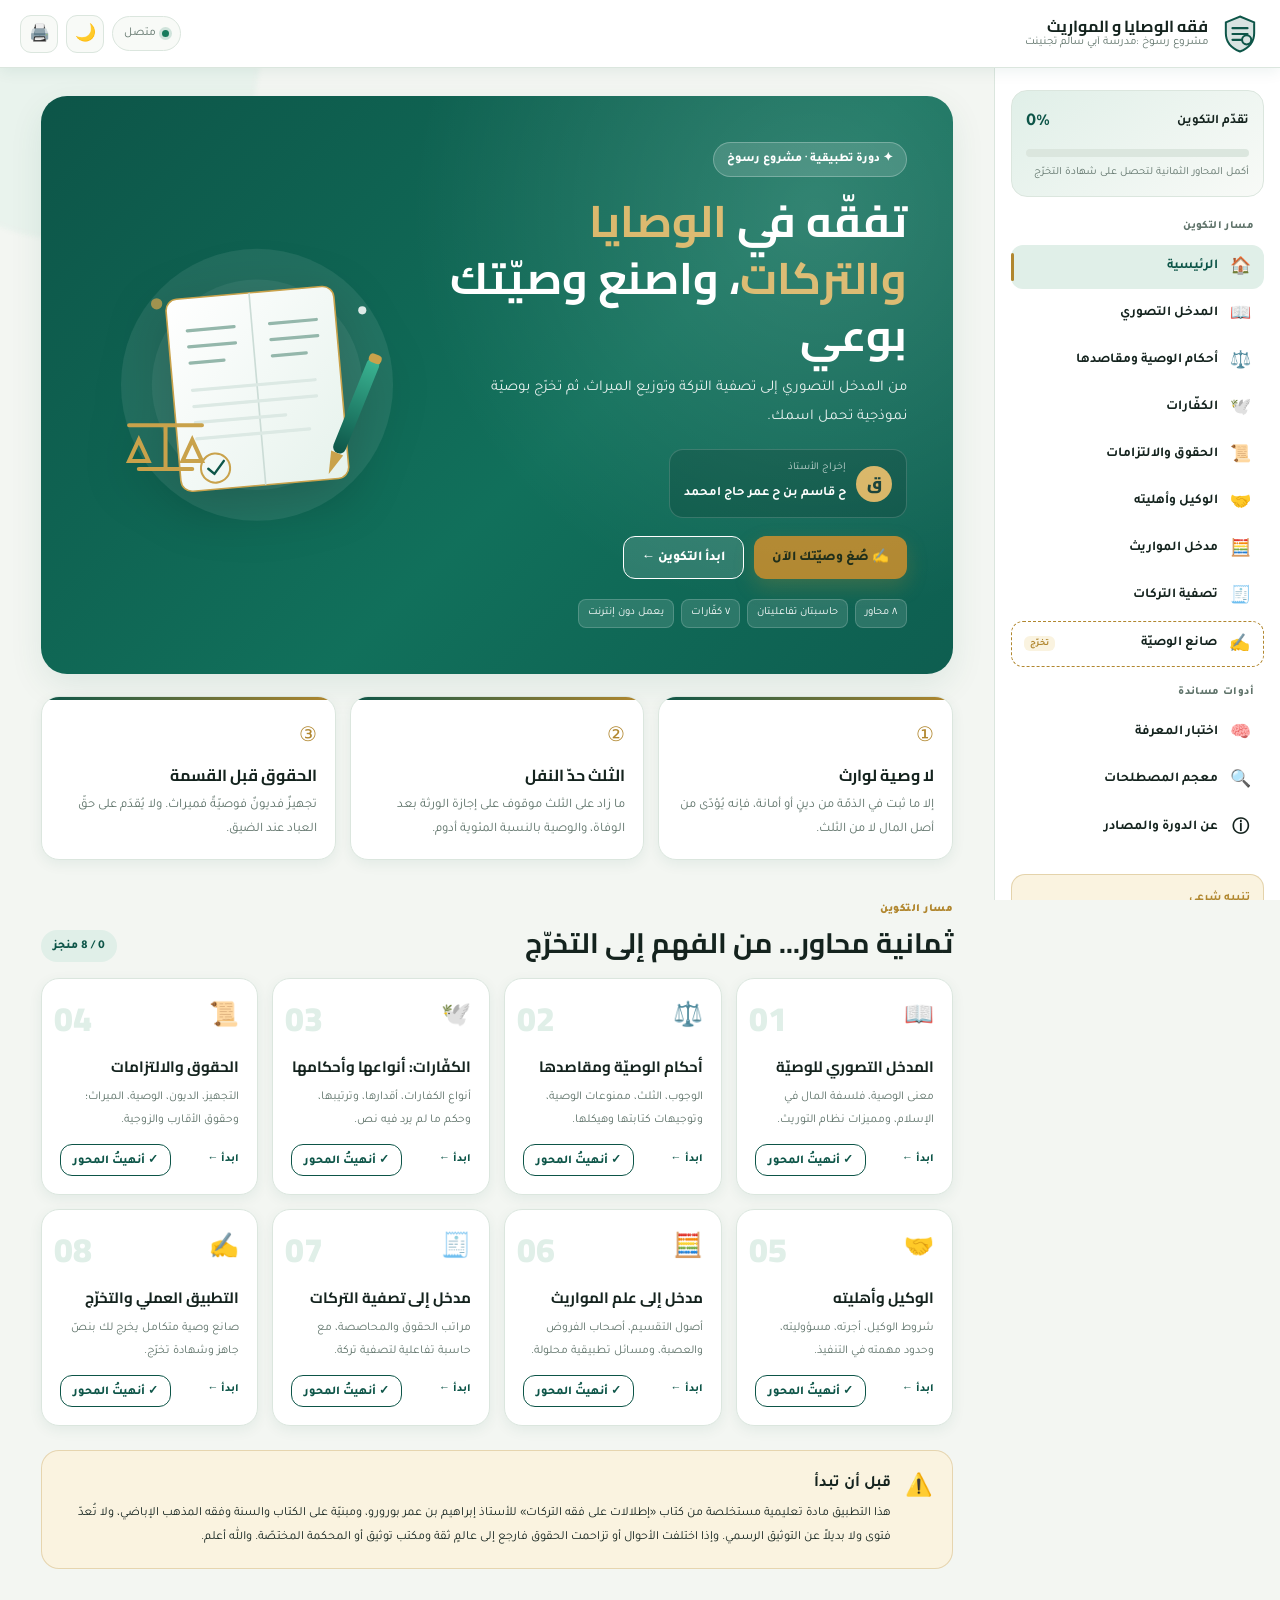
==== commit 30298048: "تعديل عنوان الشريط العلوي إلى فقه الوصايا والمواريث" ====
--- a/index.html
+++ b/index.html
@@ -38,8 +38,8 @@
         </svg>
       </div>
       <div class="brand-text">
-        <strong>إطلالات على فقه التركات</strong>
-        <span>مشروع رسوخ · مدرسة أبي سالم تجنيت</span>
+        <strong>فقه الوصايا و المواريث</strong>
+        <span>مشروع رسوخ :مدرسة أبي سالم تجنينت</span>
       </div>
     </div>
     <div class="top-actions">
--- a/css/style.css
+++ b/css/style.css
@@ -0,0 +1,512 @@
+/* ============================================================
+   مشروع رسوخ — مدرسة أبي سالم تجنيت
+   نظام التصميم: إطلالات على فقه التركات
+   ============================================================ */
+
+:root {
+  --bg: #f3f6f2;
+  --surface: #ffffff;
+  --surface-2: #edf4ef;
+  --surface-3: #f8faf7;
+  --ink: #14231e;
+  --muted: #5f736a;
+  --primary: #0d5548;
+  --primary-2: #11876c;
+  --primary-soft: #e0efe8;
+  --gold: #b1872f;
+  --gold-2: #d8b463;
+  --gold-soft: #faf3e0;
+  --border: #dbe6de;
+  --shadow: 0 12px 34px rgba(13, 85, 72, .09);
+  --shadow-sm: 0 4px 14px rgba(13, 85, 72, .07);
+  --radius: 18px;
+  --sidebar: 286px;
+  --topbar: 68px;
+  --ok: #167a5b;
+  --warn: #a8661e;
+  --err: #b33b3b;
+  --font-head: "Cairo", "Tajawal", Tahoma, Arial, sans-serif;
+  --font-body: "Tajawal", "Cairo", Tahoma, Arial, sans-serif;
+}
+
+[data-theme="dark"] {
+  --bg: #0b1613;
+  --surface: #12241f;
+  --surface-2: #183029;
+  --surface-3: #142a24;
+  --ink: #e8f2ed;
+  --muted: #9ab4a9;
+  --primary: #66d3ae;
+  --primary-2: #43b994;
+  --primary-soft: #173b31;
+  --gold: #e2c272;
+  --gold-2: #f0d99a;
+  --gold-soft: #332b19;
+  --border: #26443a;
+  --shadow: 0 12px 34px rgba(0, 0, 0, .28);
+  --shadow-sm: 0 4px 14px rgba(0, 0, 0, .22);
+  --ok: #5fd3a7;
+  --warn: #e8b66a;
+  --err: #ef8a8a;
+}
+
+* { box-sizing: border-box; }
+html { scroll-behavior: smooth; }
+body {
+  margin: 0;
+  font-family: var(--font-body);
+  background: var(--bg);
+  color: var(--ink);
+  line-height: 1.9;
+  font-size: 16px;
+  overflow-x: hidden;
+}
+body.no-scroll { overflow: hidden; }
+button, input, select, textarea { font-family: inherit; }
+button { cursor: pointer; }
+button:disabled { cursor: not-allowed; opacity: .55; }
+a { color: var(--primary-2); }
+:focus-visible { outline: 3px solid var(--gold-2); outline-offset: 2px; }
+::selection { background: var(--gold-soft); color: var(--ink); }
+
+.skip-link {
+  position: fixed; inset-block-start: -60px; inset-inline-start: 16px; z-index: 200;
+  background: var(--primary); color: #fff; padding: 10px 18px; border-radius: 10px; text-decoration: none;
+}
+.skip-link:focus { inset-block-start: 74px; }
+
+.bg-decor { position: fixed; inset: 0; z-index: -1; overflow: hidden; pointer-events: none; }
+.bg-decor span { position: absolute; border-radius: 50%; filter: blur(2px); opacity: .5; }
+.bg-decor span:nth-child(1) { width: 380px; height: 380px; inset-block-start: -140px; inset-inline-end: -120px; background: var(--primary-soft); }
+.bg-decor span:nth-child(2) { width: 260px; height: 260px; inset-block-end: -110px; inset-inline-start: -80px; background: var(--gold-soft); }
+.bg-decor span:nth-child(3) { width: 140px; height: 140px; inset-block-start: 45%; inset-inline-start: 45%; background: var(--primary-soft); opacity: .3; }
+
+/* ============ الشريط العلوي ============ */
+.topbar {
+  position: fixed; inset-block-start: 0; inset-inline: 0; z-index: 60; height: var(--topbar);
+  display: flex; align-items: center; justify-content: space-between; gap: 12px;
+  padding: 0 20px; background: var(--surface); border-block-end: 1px solid var(--border);
+  box-shadow: var(--shadow-sm);
+}
+.brand { display: flex; align-items: center; gap: 12px; min-width: 0; }
+.brand-mark { width: 40px; height: 40px; display: grid; place-items: center; color: var(--primary); flex: none; }
+.brand-mark svg { width: 100%; height: 100%; }
+.brand-text { display: flex; flex-direction: column; line-height: 1.3; min-width: 0; }
+.brand-text strong { font-family: var(--font-head); font-size: 16px; white-space: nowrap; overflow: hidden; text-overflow: ellipsis; }
+.brand-text span { font-size: 11.5px; color: var(--muted); white-space: nowrap; overflow: hidden; text-overflow: ellipsis; }
+.top-actions { display: flex; align-items: center; gap: 8px; }
+.icon-btn {
+  width: 38px; height: 38px; border-radius: 11px; border: 1px solid var(--border);
+  background: var(--surface-3); color: var(--ink); font-size: 17px; display: grid; place-items: center;
+  transition: .2s;
+}
+.icon-btn:hover { background: var(--primary-soft); transform: translateY(-2px); }
+.menu-btn { display: none; }
+.net-pill {
+  display: inline-flex; align-items: center; gap: 6px; font-size: 12px; color: var(--muted);
+  background: var(--surface-3); border: 1px solid var(--border); border-radius: 999px; padding: 5px 11px;
+}
+.net-pill i { width: 7px; height: 7px; border-radius: 50%; background: var(--ok); box-shadow: 0 0 0 3px color-mix(in srgb, var(--ok) 18%, transparent); }
+.net-pill.off i { background: var(--err); box-shadow: 0 0 0 3px color-mix(in srgb, var(--err) 18%, transparent); }
+.install-btn {
+  border: 0; border-radius: 11px; padding: 9px 14px; font-weight: 800; font-size: 13px;
+  background: var(--primary); color: #fff; box-shadow: var(--shadow-sm);
+}
+
+/* ============ التخطيط ============ */
+.layout { min-height: 100vh; padding-block-start: var(--topbar); }
+.sidebar {
+  position: fixed; inset-block-start: var(--topbar); inset-inline-start: 0; inset-block-end: 0;
+  width: var(--sidebar); overflow-y: auto; padding: 22px 16px 30px;
+  background: var(--surface); border-inline-end: 1px solid var(--border);
+  scrollbar-width: thin; scrollbar-color: var(--border) transparent;
+}
+.drawer-overlay { display: none; }
+.main { margin-inline-start: var(--sidebar); padding: 28px clamp(16px, 3.2vw, 46px) 80px; max-width: 1500px; }
+.page { display: none; animation: fade .35s ease; }
+.page.active { display: block; }
+@keyframes fade { from { opacity: 0; transform: translateY(10px); } to { opacity: 1; transform: none; } }
+
+/* ============ القائمة الجانبية ============ */
+.side-progress {
+  background: linear-gradient(145deg, var(--primary-soft), var(--surface-3));
+  border: 1px solid var(--border); border-radius: 16px; padding: 14px; margin-block-end: 20px;
+}
+.side-progress-top { display: flex; justify-content: space-between; align-items: center; font-size: 13px; font-weight: 700; }
+.side-progress-top strong { color: var(--primary); font-size: 18px; }
+.progress-track { height: 8px; border-radius: 99px; background: var(--border); margin: 10px 0 7px; overflow: hidden; }
+.progress-fill { height: 100%; width: 0; border-radius: 99px; background: linear-gradient(90deg, var(--primary), var(--gold)); transition: width .5s ease; }
+.side-progress small { display: block; color: var(--muted); font-size: 11px; line-height: 1.6; }
+.nav-label { font-size: 11px; font-weight: 800; color: var(--muted); letter-spacing: .4px; margin: 16px 10px 7px; }
+.nav-item {
+  width: 100%; display: flex; align-items: center; gap: 10px; text-align: start;
+  padding: 10px 12px; margin-block: 3px; border: 0; border-radius: 12px; background: transparent;
+  color: var(--ink); font-size: 13.5px; font-weight: 700; transition: .2s; position: relative;
+}
+.nav-item:hover { background: var(--surface-2); }
+.nav-item.active { background: var(--primary-soft); color: var(--primary); }
+.nav-item.active::before { content: ""; position: absolute; inset-block: 8px; inset-inline-end: 0; width: 3px; border-radius: 3px; background: var(--gold); }
+.nav-ico { font-size: 17px; width: 24px; text-align: center; flex: none; }
+.nav-item em { margin-inline-start: auto; font-size: 9px; font-style: normal; background: var(--gold-soft); color: var(--gold); border-radius: 6px; padding: 2px 6px; }
+.nav-special { border: 1px dashed var(--gold); }
+.side-note {
+  margin-block-start: 24px; padding: 13px; border-radius: 14px; background: var(--gold-soft);
+  border: 1px solid color-mix(in srgb, var(--gold) 30%, transparent); font-size: 11.5px; color: var(--ink); line-height: 1.7;
+}
+.side-note strong { display: block; color: var(--gold); margin-block-end: 4px; font-size: 12px; }
+
+/* ============ عام ============ */
+.hero {
+  position: relative; overflow: hidden; display: grid; grid-template-columns: 1.15fr .85fr; gap: 20px; align-items: center;
+  background: linear-gradient(135deg, #0d5548, #11705b 58%, #0e5e50);
+  color: #fff; border-radius: 26px; padding: clamp(24px, 4vw, 46px); box-shadow: var(--shadow);
+}
+.hero::after { content: ""; position: absolute; inset: 0; background: radial-gradient(circle at 85% 20%, rgba(255,255,255,.14), transparent 45%); pointer-events: none; }
+.hero-tag { display: inline-block; font-size: 12px; font-weight: 800; padding: 5px 13px; border-radius: 999px; background: rgba(255,255,255,.15); border: 1px solid rgba(255,255,255,.25); }
+.hero h1 { font-family: var(--font-head); font-size: clamp(27px, 3.6vw, 44px); line-height: 1.3; margin: 16px 0 10px; }
+.hero h1 span { color: var(--gold-2); }
+.hero-sub { max-width: 640px; opacity: .9; font-size: 15px; margin: 0 0 18px; }
+.hero-presenter { display: inline-flex; align-items: center; gap: 10px; background: rgba(0,0,0,.14); border: 1px solid rgba(255,255,255,.16); border-radius: 14px; padding: 8px 14px; margin-block-end: 18px; }
+.hero-presenter .avatar { width: 36px; height: 36px; border-radius: 50%; display: grid; place-items: center; background: var(--gold-2); color: #123c33; font-weight: 900; font-family: var(--font-head); }
+.hero-presenter small { display: block; opacity: .75; font-size: 10.5px; }
+.hero-presenter strong { font-size: 13px; }
+.hero-actions { display: flex; flex-wrap: wrap; gap: 10px; }
+.hero-chips { display: flex; flex-wrap: wrap; gap: 7px; margin-block-start: 20px; }
+.hero-chips span { font-size: 11px; background: rgba(255,255,255,.12); border: 1px solid rgba(255,255,255,.18); border-radius: 8px; padding: 3px 9px; }
+.hero-art { display: grid; place-items: center; }
+.hero-art svg { width: min(100%, 420px); filter: drop-shadow(0 16px 24px rgba(0,0,0,.2)); }
+[data-theme="dark"] .hero { background: linear-gradient(135deg, #0a3d34, #105c4a 60%, #0b4a3d); }
+
+.btn {
+  border: 0; border-radius: 12px; padding: 11px 18px; font-weight: 800; font-size: 13.5px;
+  transition: .2s; display: inline-flex; align-items: center; justify-content: center; gap: 7px; text-decoration: none;
+}
+.btn:hover { transform: translateY(-2px); }
+.btn-primary { background: var(--gold); color: #1c2b16; box-shadow: 0 8px 20px rgba(177,135,47,.25); }
+.btn-ghost { background: rgba(255,255,255,.13); color: inherit; border: 1px solid currentColor; }
+.page:not(#home) .btn-ghost { background: var(--surface); color: var(--primary); border-color: var(--border); }
+.btn-sm { padding: 7px 12px; font-size: 12px; }
+.btn-lg { padding: 14px 26px; font-size: 15px; }
+.action-row { display: flex; flex-wrap: wrap; gap: 10px; margin-block-start: 18px; }
+.action-row.center { justify-content: center; margin-block: 24px; }
+
+.quick-rules { display: grid; grid-template-columns: repeat(3, 1fr); gap: 14px; margin-block: 22px; }
+.quick-rules article {
+  background: var(--surface); border: 1px solid var(--border); border-radius: var(--radius);
+  padding: 18px; box-shadow: var(--shadow-sm); position: relative; overflow: hidden;
+}
+.quick-rules article::before { content: ""; position: absolute; inset-block-start: 0; inset-inline: 0; height: 3px; background: linear-gradient(90deg, var(--primary), var(--gold)); }
+.q-ico { font-family: var(--font-head); font-size: 20px; color: var(--gold); }
+.quick-rules h3 { font-family: var(--font-head); font-size: 16px; margin: 6px 0 4px; }
+.quick-rules p { margin: 0; font-size: 13px; color: var(--muted); line-height: 1.8; }
+
+.section-head { display: flex; align-items: end; justify-content: space-between; gap: 14px; margin: 34px 0 16px; flex-wrap: wrap; }
+.kicker { display: inline-block; color: var(--gold); font-size: 11px; font-weight: 900; letter-spacing: .5px; margin-block-end: 2px; }
+.section-head h2, .page-head h2 { font-family: var(--font-head); font-size: clamp(20px, 2.3vw, 28px); margin: 0; line-height: 1.35; }
+.section-head p { margin: 3px 0 0; color: var(--muted); }
+.counter { font-size: 12px; font-weight: 800; color: var(--primary); background: var(--primary-soft); padding: 5px 12px; border-radius: 999px; }
+
+.page-head { margin-block-end: 24px; }
+.page-head p { color: var(--muted); margin: 7px 0 0; max-width: 800px; }
+
+.card {
+  background: var(--surface); border: 1px solid var(--border); border-radius: var(--radius);
+  padding: clamp(18px, 2.2vw, 28px); box-shadow: var(--shadow-sm); margin-block-end: 18px;
+}
+.card h3 { font-family: var(--font-head); font-size: 18px; margin: 0 0 12px; color: var(--primary); }
+.card p { margin: 0 0 10px; }
+.card p:last-child { margin-bottom: 0; }
+.muted { color: var(--muted); }
+.lead-card { background: linear-gradient(150deg, var(--surface), var(--surface-2)); }
+.accent-card { border-inline-start: 4px solid var(--gold); }
+.intro-card { background: var(--gold-soft); border-color: color-mix(in srgb, var(--gold) 30%, transparent); }
+.grid-2 { display: grid; grid-template-columns: repeat(2, 1fr); gap: 18px; }
+.split { display: grid; grid-template-columns: 1fr 1fr; gap: 16px; }
+.split-cards { display: grid; grid-template-columns: 1fr 1fr; gap: 18px; }
+
+.quote, .hadith {
+  position: relative; background: var(--surface-3); border: 1px solid var(--border);
+  border-radius: 14px; padding: 16px 18px 14px; margin: 16px 0 0;
+}
+.quote { background: var(--primary-soft); border-color: color-mix(in srgb, var(--primary) 18%, transparent); }
+.quote p { font-size: 17px; line-height: 2.2; color: var(--primary); margin: 0 0 6px; font-family: "Tajawal", serif; }
+.qmark { position: absolute; inset-block-start: -10px; inset-inline-end: 12px; font-size: 30px; color: var(--gold); opacity: .7; background: var(--surface); padding: 0 6px; border-radius: 8px; }
+.quote small, .hadith small { display: block; color: var(--muted); font-size: 11.5px; }
+.hadith p { font-size: 14.5px; line-height: 2; margin: 0 0 5px; }
+.mini-note { background: var(--gold-soft); border-inline-start: 3px solid var(--gold); border-radius: 8px; padding: 10px 13px; font-size: 12.5px; color: var(--ink); margin-block-start: 14px; line-height: 1.8; }
+.callout { display: flex; gap: 14px; align-items: flex-start; background: var(--primary-soft); border: 1px solid color-mix(in srgb, var(--primary) 20%, transparent); border-radius: var(--radius); padding: 18px 20px; margin-block: 22px; }
+.callout strong { color: var(--primary); white-space: nowrap; }
+.callout p { margin: 0; font-size: 13.5px; }
+.notice { display: flex; gap: 14px; align-items: flex-start; background: var(--gold-soft); border: 1px solid color-mix(in srgb, var(--gold) 28%, transparent); border-radius: var(--radius); padding: 18px 20px; margin-block: 24px; }
+.notice-ico { font-size: 22px; }
+.notice strong { display: block; margin-block-end: 3px; }
+.notice p { margin: 0; font-size: 12.5px; line-height: 1.9; color: var(--ink); }
+.page-nav { display: flex; justify-content: space-between; gap: 10px; flex-wrap: wrap; margin-block-start: 30px; padding-block-start: 18px; border-block-start: 1px dashed var(--border); }
+
+.check-list { list-style: none; padding: 0; margin: 12px 0 0; }
+.check-list li { position: relative; padding-inline-start: 26px; margin-block-end: 8px; font-size: 13.5px; }
+.check-list li::before { content: "✓"; position: absolute; inset-inline-start: 0; inset-block-start: 2px; width: 18px; height: 18px; border-radius: 50%; background: var(--primary-soft); color: var(--primary); display: grid; place-items: center; font-size: 11px; font-weight: 900; }
+
+.chip { display: inline-block; font-size: 11px; font-weight: 800; padding: 4px 10px; border-radius: 999px; background: var(--primary-soft); color: var(--primary); margin-block-end: 8px; }
+.chip-warn { background: var(--gold-soft); color: var(--gold); }
+
+/* ============ شبكات المحتوى ============ */
+.module-grid { display: grid; grid-template-columns: repeat(4, 1fr); gap: 14px; }
+.module-card {
+  text-align: start; background: var(--surface); border: 1px solid var(--border); border-radius: var(--radius);
+  padding: 18px; box-shadow: var(--shadow-sm); transition: .22s; position: relative; overflow: hidden; color: var(--ink);
+}
+.module-card:hover { transform: translateY(-5px); box-shadow: var(--shadow); border-color: var(--gold); }
+.module-card .m-num { position: absolute; inset-block-start: 8px; inset-inline-end: 12px; font-family: var(--font-head); font-size: 34px; font-weight: 900; color: var(--primary-soft); }
+.module-card .m-ico { font-size: 24px; }
+.module-card h3 { font-family: var(--font-head); font-size: 15px; margin: 10px 0 5px; }
+.module-card p { font-size: 12px; color: var(--muted); margin: 0 0 12px; min-height: 42px; }
+.module-foot { display: flex; align-items: center; justify-content: space-between; font-size: 11px; font-weight: 800; color: var(--primary); }
+.module-foot .done { color: var(--ok); }
+.module-card.is-done { border-color: color-mix(in srgb, var(--ok) 45%, transparent); }
+.module-card.is-done::after { content: "✓"; position: absolute; inset-block-start: 12px; inset-inline-start: 14px; width: 22px; height: 22px; border-radius: 50%; display: grid; place-items: center; background: var(--ok); color: #fff; font-size: 12px; }
+
+.feature-grid, .error-grid, .agent-grid, .glossary-grid, .source-list { display: grid; grid-template-columns: repeat(2, 1fr); gap: 14px; }
+.feature-card, .error-card, .agent-card, .glossary-card, .source-card {
+  background: var(--surface); border: 1px solid var(--border); border-radius: 15px; padding: 16px 18px; box-shadow: var(--shadow-sm);
+}
+.feature-card h3, .error-card h3, .agent-card h3 { font-family: var(--font-head); font-size: 15px; margin: 8px 0 5px; }
+.feature-card p, .error-card p, .agent-card p { font-size: 12.5px; color: var(--muted); margin: 0; }
+.feature-card .f-ico, .error-card .e-ico, .agent-card .a-ico { font-size: 21px; color: var(--gold); }
+.error-card { border-inline-start: 3px solid var(--warn); }
+.agent-card { border-inline-start: 3px solid var(--primary); }
+
+.tips-list { counter-reset: t; list-style: none; padding: 0; margin: 0; display: grid; grid-template-columns: repeat(3, 1fr); gap: 12px; }
+.tips-list li { counter-increment: t; background: var(--surface); border: 1px solid var(--border); border-radius: 14px; padding: 14px 14px 14px 44px; position: relative; font-size: 12.5px; line-height: 1.85; box-shadow: var(--shadow-sm); }
+.tips-list li::before { content: counter(t); position: absolute; inset-block-start: 12px; inset-inline-start: 12px; width: 24px; height: 24px; border-radius: 8px; background: var(--primary-soft); color: var(--primary); display: grid; place-items: center; font-weight: 900; font-size: 12px; }
+.structure-grid { display: grid; grid-template-columns: repeat(5, 1fr); gap: 12px; }
+.struct { background: var(--surface); border: 1px solid var(--border); border-radius: 14px; padding: 15px; position: relative; box-shadow: var(--shadow-sm); }
+.struct b { width: 26px; height: 26px; border-radius: 50%; background: var(--gold-soft); color: var(--gold); display: grid; place-items: center; font-family: var(--font-head); }
+.struct h3 { font-size: 14px; font-family: var(--font-head); margin: 8px 0 4px; }
+.struct p { font-size: 12px; color: var(--muted); margin: 0; }
+
+.ban-grid, .criteria-grid { display: grid; grid-template-columns: repeat(3, 1fr); gap: 14px; }
+.ban-card { background: var(--surface); border: 1px solid color-mix(in srgb, var(--err) 25%, var(--border)); border-radius: var(--radius); padding: 18px; }
+.ban-card span { font-size: 24px; color: var(--err); }
+.ban-card h3 { font-family: var(--font-head); font-size: 16px; margin: 7px 0; }
+.ban-card p { font-size: 12.5px; color: var(--muted); margin: 0; }
+.criteria-grid > div { background: var(--surface); border: 1px solid var(--border); border-radius: var(--radius); padding: 18px; text-align: center; box-shadow: var(--shadow-sm); }
+.criteria-grid > div span { display: inline-grid; place-items: center; width: 34px; height: 34px; border-radius: 50%; background: var(--primary); color: #fff; font-weight: 900; }
+.criteria-grid strong { display: block; font-family: var(--font-head); font-size: 16px; margin: 8px 0 4px; color: var(--primary); }
+.criteria-grid p { font-size: 12.5px; color: var(--muted); margin: 0; }
+
+.stair { display: flex; flex-direction: column; gap: 8px; max-width: 720px; }
+.stair-step { display: flex; align-items: center; gap: 14px; background: var(--surface); border: 1px solid var(--border); border-radius: 14px; padding: 12px 18px; margin-inline-start: calc(var(--i, 0) * 18px); box-shadow: var(--shadow-sm); }
+.stair-step:nth-child(2) { --i: 1; } .stair-step:nth-child(3) { --i: 2; }
+.stair-step:nth-child(4) { --i: 3; } .stair-step:nth-child(5) { --i: 4; }
+.stair-step span { width: 30px; height: 30px; border-radius: 9px; background: var(--primary-soft); color: var(--primary); display: grid; place-items: center; font-weight: 900; flex: none; }
+.stair-step strong { font-family: var(--font-head); font-size: 14.5px; }
+.stair-step small { color: var(--muted); font-size: 12px; margin-inline-start: auto; }
+
+.flip-grid { display: grid; grid-template-columns: repeat(3, 1fr); gap: 14px; }
+.flip { perspective: 900px; min-height: 130px; cursor: pointer; background: none; border: 0; padding: 0; text-align: center; }
+.flip-inner { position: relative; width: 100%; height: 100%; min-height: 130px; transition: transform .55s; transform-style: preserve-3d; }
+.flip.flipped .flip-inner { transform: rotateY(180deg); }
+.flip-face { position: absolute; inset: 0; backface-visibility: hidden; display: grid; place-items: center; padding: 16px; border-radius: var(--radius); border: 1px solid var(--border); box-shadow: var(--shadow-sm); font-size: 13.5px; font-weight: 800; line-height: 1.8; }
+.flip-front { background: var(--surface); color: var(--ink); }
+.flip-front::after { content: "👈 اضغط لقلب البطاقة"; position: absolute; inset-block-end: 8px; font-size: 10px; font-weight: 600; color: var(--muted); }
+.flip-back { background: var(--primary-soft); color: var(--primary); transform: rotateY(180deg); font-weight: 600; font-size: 12.5px; }
+
+/* ============ الكفارات ============ */
+.tabs { display: flex; gap: 8px; overflow-x: auto; padding-block-end: 8px; margin-block-end: 4px; scrollbar-width: thin; }
+.tab { white-space: nowrap; border: 1px solid var(--border); background: var(--surface); color: var(--muted); border-radius: 999px; padding: 8px 15px; font-size: 12.5px; font-weight: 800; transition: .2s; }
+.tab:hover { border-color: var(--gold); }
+.tab.active { background: var(--primary); color: #fff; border-color: var(--primary); }
+.tab-panel { border-block-start: 3px solid var(--gold); }
+.tab-panel-head { display: flex; align-items: center; gap: 14px; margin-block-end: 12px; }
+.tab-panel-head .big-ico { font-size: 34px; }
+.tab-panel-head h3 { margin: 0; }
+.tab-panel-head small { color: var(--muted); }
+.evidence { font-size: 15.5px; line-height: 2.15; background: var(--primary-soft); border-radius: 12px; padding: 14px 16px; color: var(--primary); }
+.step-pills { display: flex; flex-wrap: wrap; gap: 8px; margin: 16px 0; padding: 0; list-style: none; }
+.step-pills li { background: var(--surface-3); border: 1px solid var(--border); border-radius: 10px; padding: 8px 12px; font-size: 12.5px; font-weight: 700; }
+.step-pills li::before { content: "✦"; color: var(--gold); margin-inline-end: 7px; }
+
+/* ============ الحقوق ============ */
+.rights-timeline { display: grid; gap: 0; margin-block-end: 20px; }
+.right-item { display: grid; grid-template-columns: 54px 1fr; gap: 16px; position: relative; padding-block-end: 18px; }
+.right-item:not(:last-child)::before { content: ""; position: absolute; inset-block-start: 48px; inset-inline-start: 26px; inset-block-end: 0; width: 2px; background: repeating-linear-gradient(to bottom, var(--border) 0 6px, transparent 6px 12px); }
+.right-num { width: 52px; height: 52px; border-radius: 16px; background: var(--primary-soft); color: var(--primary); display: grid; place-items: center; font-size: 24px; font-family: var(--font-head); border: 1px solid var(--border); z-index: 1; }
+.right-body { background: var(--surface); border: 1px solid var(--border); border-radius: var(--radius); padding: 16px 20px; box-shadow: var(--shadow-sm); }
+.right-body h3 { font-family: var(--font-head); font-size: 17px; margin: 0 0 6px; display: flex; align-items: center; gap: 10px; flex-wrap: wrap; }
+.right-body h3 em { font-style: normal; font-size: 10px; background: var(--gold-soft); color: var(--gold); border-radius: 6px; padding: 2px 8px; }
+.right-body p { font-size: 13px; margin: 0 0 7px; }
+.right-body .extra { color: var(--muted); font-size: 12px; border-block-start: 1px dashed var(--border); padding-block-start: 8px; }
+.formula { background: var(--surface-3); border: 1px dashed var(--gold); border-radius: 12px; padding: 12px 16px; font-weight: 800; color: var(--primary); margin: 14px 0; direction: ltr; text-align: right; }
+.table-wrap { overflow-x: auto; }
+table { width: 100%; border-collapse: collapse; font-size: 13px; }
+th, td { padding: 10px 12px; border-block-end: 1px solid var(--border); text-align: start; white-space: nowrap; }
+th { background: var(--surface-2); color: var(--primary); font-size: 12px; }
+tbody tr:hover { background: var(--surface-3); }
+
+/* ============ المواريث ============ */
+.cases-grid { display: grid; grid-template-columns: repeat(3, 1fr); gap: 14px; }
+.case-card { background: var(--surface); border: 1px solid var(--border); border-radius: var(--radius); padding: 18px; box-shadow: var(--shadow-sm); display: flex; flex-direction: column; }
+.case-card .case-ico { font-size: 26px; }
+.case-card h3 { font-family: var(--font-head); font-size: 16px; margin: 8px 0; }
+.case-card .case-prompt { font-size: 12.5px; color: var(--muted); flex: 1; }
+.case-card .case-steps { display: none; font-size: 12.5px; background: var(--surface-2); border-radius: 12px; padding: 12px; margin-block-start: 12px; }
+.case-card.open .case-steps { display: block; animation: fade .3s; }
+.case-card .case-steps li { margin-block-end: 5px; }
+.case-result { display: grid; gap: 5px; margin-block-start: 10px; }
+.case-result div { display: flex; justify-content: space-between; gap: 8px; background: var(--primary-soft); border-radius: 8px; padding: 6px 10px; font-size: 12px; font-weight: 800; }
+.case-note { font-size: 11.5px; color: var(--muted); margin-block-start: 8px; }
+.case-toggle { margin-block-start: 12px; width: 100%; }
+
+/* ============ الحاسبة ============ */
+.calculator { border-block-start: 4px solid var(--primary); }
+.calc-toolbar { display: flex; gap: 8px; flex-wrap: wrap; margin-block-end: 16px; }
+.calc-grid { display: grid; grid-template-columns: 1fr 1fr; gap: 14px; }
+.calc-block { background: var(--surface-3); border: 1px solid var(--border); border-radius: 15px; padding: 15px; }
+.calc-block-head { display: flex; align-items: center; justify-content: space-between; gap: 8px; margin-block-end: 10px; }
+.calc-block h3 { margin: 0; font-size: 15px; }
+.add-btn { width: 28px; height: 28px; border-radius: 8px; border: 1px solid var(--border); background: var(--surface); color: var(--primary); font-size: 18px; line-height: 1; }
+.add-btn:hover { background: var(--primary-soft); }
+.hint { font-size: 11.5px !important; color: var(--muted) !important; margin: 0 0 8px !important; }
+.rows { display: grid; gap: 7px; }
+.row { display: grid; grid-template-columns: 1fr 110px 30px; gap: 6px; align-items: center; }
+.row.third { grid-template-columns: 1fr 86px 30px; }
+.row input, .row select {
+  width: 100%; min-width: 0; border: 1px solid var(--border); background: var(--surface); color: var(--ink);
+  border-radius: 9px; padding: 7px 9px; font-size: 12px;
+}
+.row .del { border: 0; background: transparent; color: var(--err); font-size: 16px; }
+.inline-label { display: flex; align-items: center; justify-content: space-between; gap: 10px; font-size: 12.5px; font-weight: 700; margin-block-end: 10px; }
+.inline-label input { width: 130px; border: 1px solid var(--border); background: var(--surface); color: var(--ink); border-radius: 9px; padding: 7px 9px; }
+.calc-total { margin-block-start: 10px; font-size: 12px; color: var(--muted); }
+.calc-total strong { color: var(--primary); font-size: 14px; }
+.calc-result { display: none; margin-block-start: 20px; }
+.calc-result.show { display: block; animation: fade .35s; }
+.waterfall { display: grid; gap: 7px; margin-block-start: 8px; }
+.wf-row { display: grid; grid-template-columns: 160px 1fr 120px; align-items: center; gap: 10px; font-size: 12.5px; }
+.wf-bar { height: 12px; border-radius: 99px; background: var(--border); overflow: hidden; }
+.wf-bar i { display: block; height: 100%; background: linear-gradient(90deg, var(--primary), var(--gold)); border-radius: 99px; }
+.wf-val { text-align: end; font-weight: 800; color: var(--primary); }
+.alert { border-radius: 12px; padding: 12px 15px; font-size: 13px; margin-block-end: 12px; border-inline-start: 4px solid var(--warn); background: var(--gold-soft); }
+.alert.good { border-inline-start-color: var(--ok); background: var(--primary-soft); }
+.alert.bad { border-inline-start-color: var(--err); background: color-mix(in srgb, var(--err) 10%, var(--surface)); }
+.result-grid { display: grid; grid-template-columns: 1fr 1fr; gap: 14px; margin-block-start: 14px; }
+
+/* ============ صانع الوصية ============ */
+.stepper { display: flex; gap: 6px; flex-wrap: wrap; margin-block-end: 18px; }
+.step { flex: 1; min-width: 130px; border: 1px solid var(--border); background: var(--surface); color: var(--muted); border-radius: 12px; padding: 10px 8px; font-size: 12px; font-weight: 800; display: flex; align-items: center; justify-content: center; gap: 7px; }
+.step span { width: 24px; height: 24px; border-radius: 50%; background: var(--surface-2); display: grid; place-items: center; font-size: 11px; }
+.step.active { background: var(--primary); color: #fff; border-color: var(--primary); }
+.step.active span { background: rgba(255,255,255,.2); }
+.step.done { border-color: var(--ok); color: var(--ok); }
+.builder { padding-block-end: 14px; }
+.form-step { display: none; }
+.form-step.active { display: block; animation: fade .3s; }
+.form-grid { display: grid; grid-template-columns: 1fr 1fr; gap: 14px; margin-block-start: 14px; }
+.form-grid label { display: flex; flex-direction: column; gap: 6px; font-size: 12.5px; font-weight: 800; color: var(--muted); }
+.form-grid label.full { grid-column: 1 / -1; }
+.form-grid input, .form-grid select, .form-grid textarea, .builder textarea {
+  width: 100%; border: 1px solid var(--border); background: var(--surface-3); color: var(--ink);
+  border-radius: 10px; padding: 10px 12px; font-size: 13.5px; line-height: 1.8; resize: vertical;
+}
+.form-nav { display: flex; justify-content: space-between; align-items: center; gap: 10px; margin-block-start: 22px; padding-block-start: 14px; border-block-start: 1px dashed var(--border); font-size: 12px; color: var(--muted); }
+.will-output { margin-block: 22px; animation: fade .4s; }
+.will-sheet { background: #fffdf7; color: #1d2a24; border: 1px solid #d9c99f; border-radius: 16px; padding: clamp(20px, 4vw, 44px); box-shadow: var(--shadow); line-height: 2.1; font-size: 14px; }
+.will-sheet h2 { text-align: center; font-family: var(--font-head); color: #0d5548; margin: 0 0 4px; }
+.will-sheet .basmala { text-align: center; color: #b1872f; font-size: 17px; margin-bottom: 18px; }
+.will-sheet h3 { color: #0d5548; font-family: var(--font-head); font-size: 15px; margin: 22px 0 6px; border-block-end: 1px dashed #d9c99f; padding-block-end: 4px; }
+.will-sheet p { margin: 0 0 8px; }
+.will-sign { display: grid; grid-template-columns: repeat(2, 1fr); gap: 12px 24px; margin-block-start: 24px; font-size: 12.5px; }
+.will-sign div { border-block-start: 1px solid #cbbd9a; padding-block-start: 6px; }
+.certificate { margin-block-start: 18px; border: 3px double #b1872f; border-radius: 14px; padding: 22px; text-align: center; background: #fffdf5; color: #1d2a24; }
+.certificate h3 { font-family: var(--font-head); font-size: 22px; color: #0d5548; margin: 0 0 6px; }
+.certificate p { margin: 4px 0; font-size: 13px; }
+.certificate .cert-name { font-size: 19px; font-weight: 900; color: #b1872f; margin: 12px 0; }
+.output-tools { display: flex; flex-wrap: wrap; gap: 8px; margin-block-start: 14px; }
+
+/* ============ الاختبار والمعجم ============ */
+.quiz-intro { text-align: center; padding: 34px 20px; }
+.quiz-emoji { font-size: 42px; }
+.quiz-intro h3 { font-size: 21px; }
+.quiz-card { border-block-start: 4px solid var(--gold); }
+.quiz-top { display: flex; justify-content: space-between; align-items: center; gap: 10px; font-size: 12px; color: var(--muted); flex-wrap: wrap; }
+.quiz-q { font-family: var(--font-head); font-size: 17px; line-height: 1.8; margin: 16px 0; }
+.quiz-options { display: grid; gap: 9px; }
+.opt { display: flex; align-items: center; gap: 10px; text-align: start; padding: 12px 14px; border: 1px solid var(--border); border-radius: 12px; background: var(--surface-3); color: var(--ink); font-size: 13.5px; transition: .15s; }
+.opt:hover { border-color: var(--primary); background: var(--primary-soft); }
+.opt.correct { border-color: var(--ok); background: color-mix(in srgb, var(--ok) 12%, var(--surface)); }
+.opt.wrong { border-color: var(--err); background: color-mix(in srgb, var(--err) 10%, var(--surface)); }
+.opt .opt-key { width: 26px; height: 26px; border-radius: 8px; background: var(--surface); border: 1px solid var(--border); display: grid; place-items: center; font-size: 12px; font-weight: 900; flex: none; }
+.quiz-feedback { margin-block-start: 14px; border-radius: 12px; padding: 12px 15px; font-size: 13px; background: var(--primary-soft); border-inline-start: 3px solid var(--primary); }
+.quiz-result { text-align: center; padding: 18px; }
+.quiz-result .score { font-size: 46px; font-family: var(--font-head); color: var(--primary); font-weight: 900; }
+.search-box { display: flex; align-items: center; gap: 10px; background: var(--surface); border: 1px solid var(--border); border-radius: 14px; padding: 8px 16px; margin-block-end: 18px; }
+.search-box input { flex: 1; border: 0; outline: 0; background: transparent; color: var(--ink); font-size: 14px; }
+.glossary-card h3 { font-family: var(--font-head); font-size: 15px; color: var(--primary); margin: 0 0 5px; }
+.glossary-card p { font-size: 12.5px; color: var(--muted); margin: 0; }
+.about-grid { display: grid; grid-template-columns: repeat(2, 1fr); gap: 14px; }
+.about-grid div { background: var(--surface-3); border: 1px solid var(--border); border-radius: 12px; padding: 12px 15px; }
+.about-grid span { display: block; font-size: 11px; color: var(--muted); }
+.about-grid strong { font-size: 14px; }
+.source-card { border-inline-start: 3px solid var(--gold); }
+.source-card h3 { font-family: var(--font-head); font-size: 15px; margin: 0 0 4px; color: var(--primary); }
+.source-card p { font-size: 12.5px; color: var(--muted); margin: 0; }
+
+.toast { position: fixed; inset-block-end: 24px; inset-inline-start: 24px; z-index: 120; background: var(--ink); color: var(--surface); padding: 11px 18px; border-radius: 11px; font-size: 13px; box-shadow: var(--shadow); opacity: 0; transform: translateY(12px); pointer-events: none; transition: .25s; }
+.toast.show { opacity: 1; transform: none; }
+.noscript { position: fixed; inset: 0; display: grid; place-items: center; background: var(--bg); color: var(--ink); z-index: 300; font-size: 18px; }
+
+/* ============ الطباعة ============ */
+@media print {
+  :root { --surface: #fff; --ink: #111; --border: #ccc; --shadow: none; --shadow-sm: none; }
+  .bg-decor, .topbar, .sidebar, .page-nav, .action-row, .calc-toolbar, .stepper, .notice, .drawer-overlay, .toast { display: none !important; }
+  .layout { padding: 0; } .main { margin: 0; padding: 0; max-width: none; }
+  .page { display: none !important; }
+  .page.active { display: block !important; }
+  body.printing-document .page.active > *:not(.will-output) { display: none !important; }
+  .card, .will-sheet, .certificate { box-shadow: none; border-color: #bbb; }
+  .will-sheet, .certificate { break-inside: avoid; }
+  .flip-inner { transform: none !important; }
+  .flip-back { display: none; }
+}
+
+/* ============ الاستجابة ============ */
+@media (max-width: 1180px) {
+  .module-grid { grid-template-columns: repeat(2, 1fr); }
+  .structure-grid, .cases-grid, .tips-list { grid-template-columns: repeat(2, 1fr); }
+  .hero { grid-template-columns: 1fr; }
+  .hero-art { display: none; }
+}
+@media (max-width: 980px) {
+  :root { --sidebar: 270px; }
+  .menu-btn { display: grid; }
+  .sidebar { transform: translateX(105%); transition: transform .28s ease; z-index: 80; box-shadow: var(--shadow); }
+  .sidebar.open { transform: translateX(0); }
+  .drawer-overlay.show { display: block; position: fixed; inset: 0; background: rgba(0,0,0,.42); z-index: 70; }
+  .main { margin-inline-start: 0; }
+  .calc-grid, .form-grid, .about-grid { grid-template-columns: 1fr; }
+  .net-pill { display: none; }
+}
+@media (max-width: 680px) {
+  body { font-size: 15px; }
+  .topbar { padding: 0 12px; }
+  .brand-text span { display: none; }
+  .brand-text strong { font-size: 13px; }
+  .brand-mark { width: 32px; height: 32px; }
+  .icon-btn { width: 34px; height: 34px; }
+  .quick-rules, .grid-2, .split, .split-cards, .feature-grid, .error-grid, .agent-grid, .glossary-grid, .source-list, .ban-grid, .criteria-grid, .flip-grid, .result-grid { grid-template-columns: 1fr; }
+  .module-grid, .structure-grid, .cases-grid, .tips-list { grid-template-columns: 1fr; }
+  .hero { padding: 22px; border-radius: 20px; }
+  .hero h1 { font-size: 25px; }
+  .main { padding: 18px 13px 60px; }
+  .card { padding: 16px; }
+  .row { grid-template-columns: 1fr 78px 26px; }
+  .wf-row { grid-template-columns: 110px 1fr 86px; font-size: 11px; }
+  .stair-step { margin-inline-start: 0; flex-wrap: wrap; }
+  .stair-step small { margin-inline-start: 44px; }
+  .will-sign { grid-template-columns: 1fr; }
+  .page-nav .btn { flex: 1; }
+}
+@media (prefers-reduced-motion: reduce) {
+  *, *::before, *::after { animation-duration: .01ms !important; transition-duration: .01ms !important; scroll-behavior: auto !important; }
+}
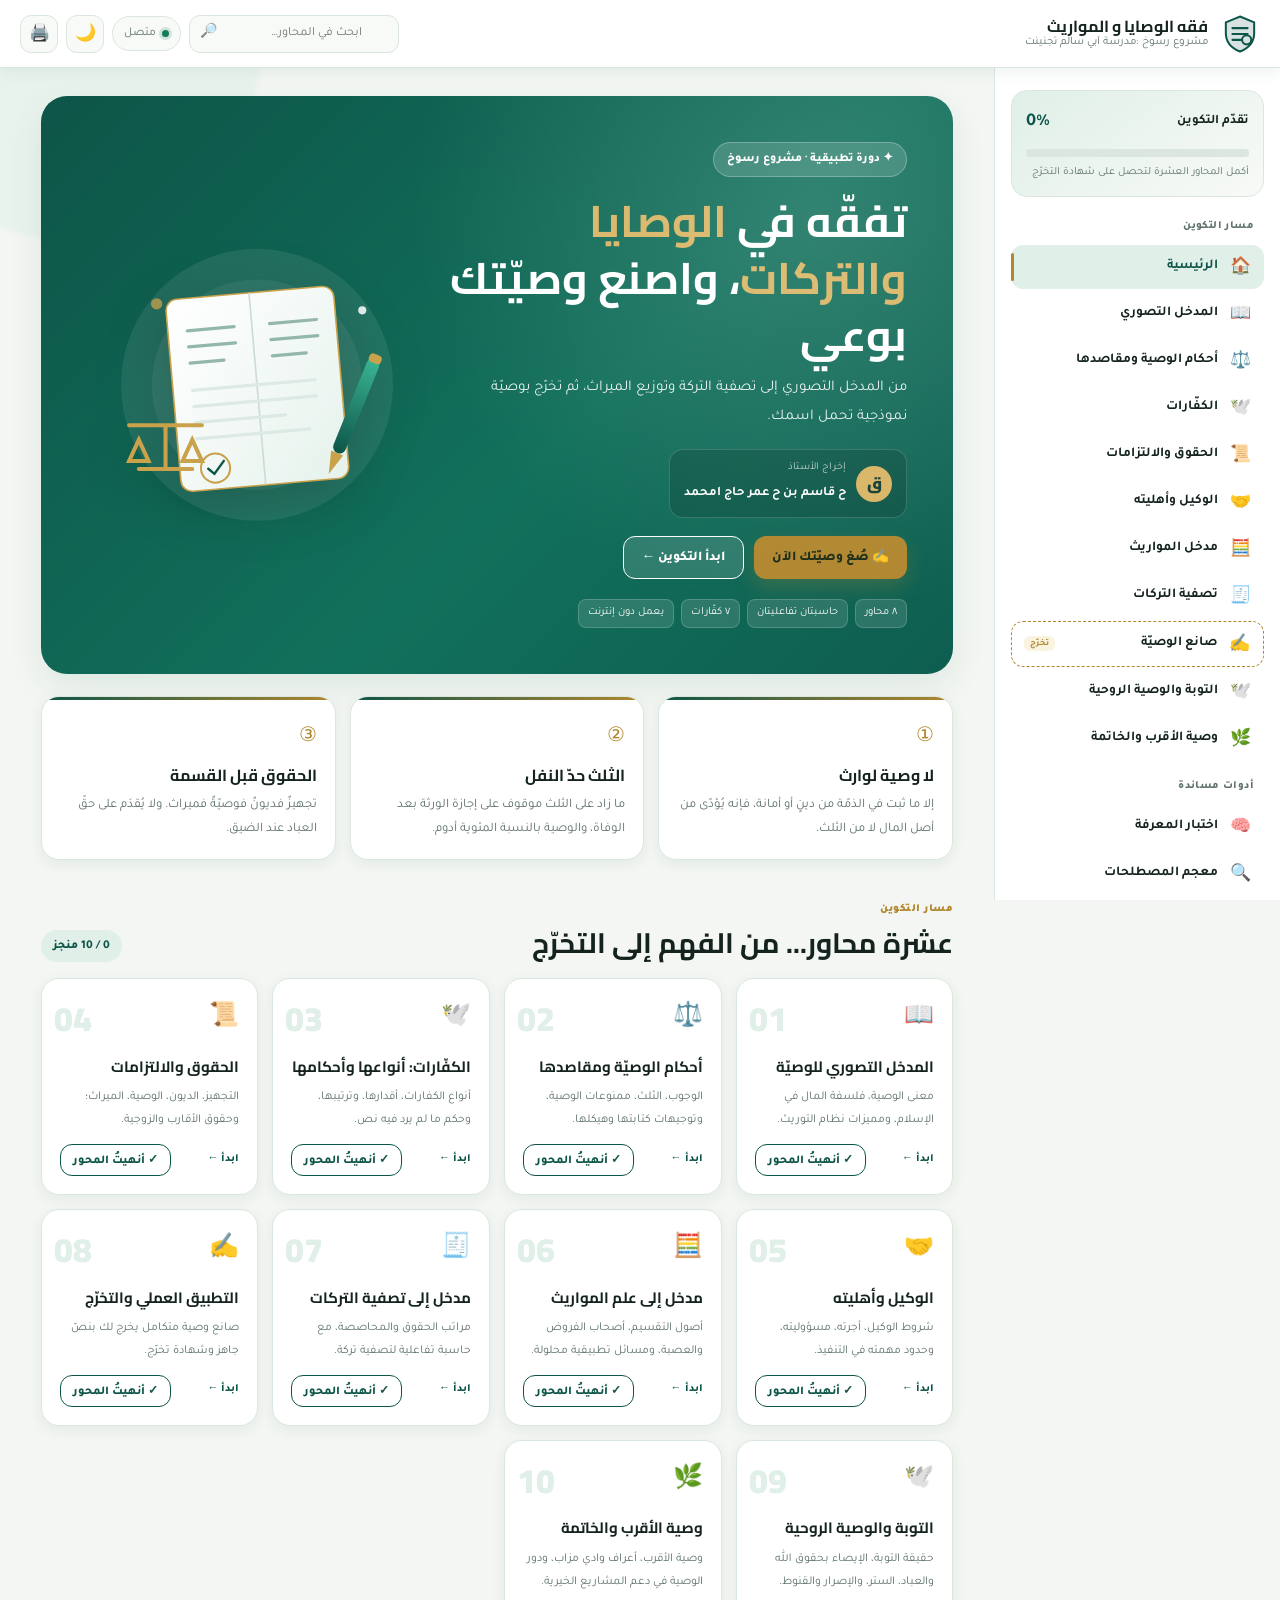
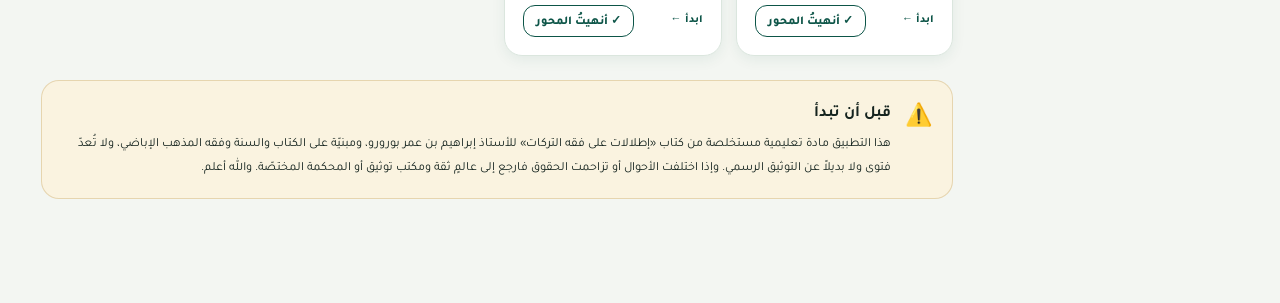
==== commit 05090c3b: "تحديث التطبيق: عشرة محاور وبحث وحاسبة الوصية النسبية واختبار ٢٥ سؤالاً" ====
--- a/index.html
+++ b/index.html
@@ -3,7 +3,7 @@
 <head>
   <meta charset="UTF-8">
   <meta name="viewport" content="width=device-width, initial-scale=1, viewport-fit=cover">
-  <title>إطلالات على فقه التركات | مشروع رسوخ — مدرسة أبي سالم تجنيت</title>
+  <title>فقه الوصايا والمواريث | مشروع رسوخ — مدرسة أبي سالم تجنينت</title>
   <meta name="description" content="تطبيق تكويني تفاعلي يعمل دون إنترنت في فقه الوصايا والمواريث وتصفية التركات: أحكام ومقاصد، كفارات، حقوق والتزامات، وكيل الوصية، مدخل المواريث، حاسبة التركات، وصانع وصية نموذجية مع شهادة تخرج.">
   <meta name="keywords" content="فقه التركات, الوصية الشرعية, المواريث, تصفية التركات, الكفارات, مشروع رسوخ, مدرسة أبي سالم تجنيت, ح قاسم بن ح عمر حاج امحمد">
   <meta name="theme-color" content="#0d5548">
@@ -19,7 +19,7 @@
   <link rel="preconnect" href="https://fonts.googleapis.com">
   <link rel="preconnect" href="https://fonts.gstatic.com" crossorigin>
   <link href="https://fonts.googleapis.com/css2?family=Cairo:wght@400;600;700;800;900&family=Tajawal:wght@400;500;700;800;900&display=swap" rel="stylesheet">
-  <link rel="stylesheet" href="css/style.css">
+  <link rel="stylesheet" href="css/style.css?v=1.1.0">
 </head>
 <body>
   <a class="skip-link" href="#main">تخطَّ إلى المحتوى</a>
@@ -43,6 +43,11 @@
       </div>
     </div>
     <div class="top-actions">
+      <div class="search-wrap" role="search">
+        <input id="siteSearch" type="search" placeholder="ابحث في المحاور…" aria-label="بحث في محاور التطبيق" autocomplete="off">
+        <span class="search-ico" aria-hidden="true">🔎</span>
+        <div class="search-results" id="searchResults" hidden></div>
+      </div>
       <span class="net-pill" id="netPill" title="حالة الاتصال"><i></i><span>متصل</span></span>
       <button class="icon-btn" id="themeBtn" aria-label="تبديل الوضع الليلي" title="الوضع الليلي">🌙</button>
       <button class="icon-btn" id="printBtn" aria-label="طباعة الصفحة" title="طباعة">🖨️</button>
@@ -58,7 +63,7 @@
       <div class="side-progress">
         <div class="side-progress-top"><span>تقدّم التكوين</span><strong id="sidePct">0%</strong></div>
         <div class="progress-track"><div class="progress-fill" id="sideBar"></div></div>
-        <small id="sideHint">أكمل المحاور الثمانية لتحصل على شهادة التخرّج</small>
+        <small id="sideHint">أكمل المحاور العشرة لتحصل على شهادة التخرّج</small>
       </div>
 
       <div class="nav-label">مسار التكوين</div>
@@ -71,6 +76,8 @@
       <button class="nav-item" data-page="mirath"><span class="nav-ico">🧮</span><span>مدخل المواريث</span></button>
       <button class="nav-item" data-page="tafdiya"><span class="nav-ico">🧾</span><span>تصفية التركات</span></button>
       <button class="nav-item nav-special" data-page="builder"><span class="nav-ico">✍️</span><span>صانع الوصيّة</span><em>تخرّج</em></button>
+      <button class="nav-item" data-page="spiritual"><span class="nav-ico">🕊️</span><span>التوبة والوصية الروحية</span></button>
+      <button class="nav-item" data-page="customs"><span class="nav-ico">🌿</span><span>وصية الأقرب والخاتمة</span></button>
 
       <div class="nav-label">أدوات مساندة</div>
       <button class="nav-item" data-page="quiz"><span class="nav-ico">🧠</span><span>اختبار المعرفة</span></button>
@@ -141,7 +148,7 @@
         </div>
 
         <div class="section-head">
-          <div><span class="kicker">مسار التكوين</span><h2>ثمانية محاور... من الفهم إلى التخرّج</h2></div>
+          <div><span class="kicker">مسار التكوين</span><h2>عشرة محاور... من الفهم إلى التخرّج</h2></div>
           <span class="counter" id="homeCounter">٠ / ٨ منجز</span>
         </div>
         <div class="module-grid" id="moduleGrid"></div>
@@ -454,6 +461,19 @@
             </ul>
           </div>
         </div>
+
+        <div class="section-head"><div><span class="kicker">من الكتاب · ص ٥–٩</span><h2>مقرر تصفية التركات في محاور موجزة</h2></div><span class="counter">٨ محاور</span></div>
+        <div class="syllabus-grid">
+          <article class="syllabus-item"><span>١</span><h3>التركة: الحدّ والعناصر</h3><p>لغةً ما يتركه الإنسان بعد وفاته، واصطلاحاً كل ما يتركه الميت من أموال: أصولاً كالمباني والأراضي، ومنقولاتٍ كالدراهم وعروض التجارة، ومنافعَ وحقوقٍ كالإيجار والثمر والدَّين والرهن والشُّفعة والارتفاق والاستسقاء.</p></article>
+          <article class="syllabus-item"><span>٢</span><h3>لماذا تُصفَّى التركة؟</h3><p>لأن أموال الميت قد اختلطت بأموال الورثة أو الشركاء أو الزوجة فتُفرَز بالدليل؛ ولأن لكل حقٍّ مرتبةً لا تُجاوز؛ ولأن الديون قد تُحيط بالتركة؛ ولئلا يُخلط بين الواجب من أصل المال والنافل من الثلث.</p></article>
+          <article class="syllabus-item"><span>٣</span><h3>مراتب الحقوق الأربع</h3><p>كفنٌ وتجهيزٌ، فديونٌ ثابتة، فوصيّة، فميراث. قال القطب رحمه الله: «ويبدؤون من ماله بالكفن ثم الديون ثم الوصية ثم الميراث». فلا تُقدَّم القسمة على إخراج هذه الحقوق.</p></article>
+          <article class="syllabus-item"><span>٤</span><h3>التجهيز بالمعروف</h3><p>غسلٌ وتكفينٌ ونقلٌ ودفنٌ بحسب عرف البلد، من غير إسراف ولا تقتير، حتى ما يُدفع مقابل مكان الدفن. أمّا العزاء وقاعات القرّاء وتزيين القبور ونحوها فليس بعضها من التركة، بل يلزم من تسبّب فيه.</p></article>
+          <article class="syllabus-item"><span>٥</span><h3>قسما الديون وحالاتها</h3><p>ديون العباد ما ثبت في الذمّة بمعاوضة كالقرض والبيع، وديون الخالق حقوق الله في المال كالزكاة والحج والكفّارات والنذور، وتصل في الواقع إلى الفقراء والمساكين. إن اتسعت التركة أُخرجت كلها، وإن ضاق الحال قدُّمت ديون العباد.</p></article>
+          <article class="syllabus-item"><span>٦</span><h3>المحاصصة عند الضيق</h3><p>إن لم تتّسع التركة لديون العباد نفسها قُسِمت بينهم بنسبة كل دين إلى المجموع: معامل المحاصصة = التركة ÷ مجموع الديون. ومثال الكتاب: ٣٫٥٠٠٫٠٠٠ ÷ ٤٫٦٠٠٫٠٠٠ ≈ ٠٫٧٦٠٨٦، ولا شيء على الورثة بعد ذلك إلا إن تبرّعوا.</p></article>
+          <article class="syllabus-item"><span>٧</span><h3>تفعيل آية الدين</h3><p>يُستحبّ كتابة الدين بأجلٍ مسمّى وكاتبٍ عدل، وإملاءٍ من عليه الدين أو وليّه، وإشهادِ رجلين أو رجلٍ وامرأتين، ولا يُسأم من كتابة الصغير والكبير. ومن شرط النجاة من التبعات: التصريحُ بالدين، ومعرفةُ الورثة بما بأيديهم من مال الميت.</p></article>
+          <article class="syllabus-item"><span>٨</span><h3>حدّ مسؤولية الورثة</h3><p>لا يُلزَم الورثة بما لم يعلموه من ديون وأمانات، إلا إن تربّعوا في مال الميت أو أحيَ عليه صاحبه الدعوة. والزكاة لا تُصرف في تنفيذ الوصية؛ فهي جُعلت لسدّ حاجات الأحياء لا الأموات. راجع أهل العلم عند التزاحم.</p></article>
+        </div>
+        <p class="syllabus-note">هذا المقرر مستخلص من «الباب الأول: التركة» ومباحث الديون في كتاب «إطلالات على فقه التركات»، ومبنيّ على مراتب الحقوق المعتمدة في المذهب الإباضي. والله أعلم.</p>
 
         <div class="section-head"><div><span class="kicker">أداة تفاعلية</span><h2>حاسبة تصفية التركة</h2></div><span class="counter">تجريبية · تعليمية</span></div>
         <div class="card calculator">
@@ -575,9 +595,136 @@
 
         <div class="notice">
           <span class="notice-ico">✍️</span>
-          <div><strong>شهادة التخرّج</strong><p>تُمنح الشهادة بعد إنشاء الوصية واستكمال المحاور الثمانية. احتفظ بنسخة منها ومن نصّ الوصية، وراجع جهة التوثيق المختصّة لتصير الوصية قابلة للتنفيذ قانوناً.</p></div>
+          <div><strong>شهادة التخرّج</strong><p>تُمنح الشهادة بعد إنشاء الوصية واستكمال المحاور العشرة. احتفظ بنسخة منها ومن نصّ الوصية، وراجع جهة التوثيق المختصّة لتصير الوصية قابلة للتنفيذ قانوناً.</p></div>
         </div>
         <div class="page-nav"><button class="btn btn-ghost" data-go="tafdiya">← تصفية التركات</button><button class="btn btn-primary" data-go="quiz">اختبر معرفتك ←</button></div>
+      </section>
+
+      <!-- ================= 9. التوبة والوصية الروحية ================= -->
+      <section class="page" id="spiritual">
+        <div class="page-head">
+          <span class="kicker">المحور التاسع</span>
+          <h2>التوبة والوصية الروحية</h2>
+          <p>الجوهر قبل الصيغة: ما يمحو الذنب هو التوبة، والوصية وسيلةٌ لأداء الحقوق لا ضمانٌ للنجاة.</p>
+        </div>
+
+        <div class="callout">
+          <strong>قاعدة هذا المحور</strong>
+          <p>ما يرجوه الموصي هو رضوان الله، وهذا لا يتحقق إلا بمغفرة الذنوب والتوبة عليه. فالتوبة أولُ ما يبادر إليه الموصي قبل كتابة أي حرف من وصيته؛ فالوصية مع الإصرار على المعصية عملٌ غير صالح لا يُقبل.</p>
+        </div>
+
+        <div class="grid-2">
+          <div class="card accent-card">
+            <h3>الإيصاء بحقوق الله والعباد</h3>
+            <p>يجب على المسلم أن يُوصي بما تعلّق بذمته من حقوق الله: فريضة الحج، أو النذر، أو الكفارة، أو زكاة مال، إذا قصّر في أدائها أو لم يتمكن بلا تقصير.</p>
+            <p>ويجب كذلك الإيصاء بحقوق العباد: دينٌ، أو أمانة، أو ضمانُ إتلافٍ أو سرقةٍ أو مظلمةٍ، مع التوبة النصوح والمحاللة لصاحب المظلمة.</p>
+            <div class="mini-note">ويكون الإيصاء على نية الصفة المرحلية المؤقتة؛ فمتى استطاع أداءها في حياته بادر إليها، ولا يتركها للورثة متهاوناً.</div>
+          </div>
+          <div class="card">
+            <h3>هل يُنتفع بأجور الأعمال بعد الموت؟</h3>
+            <p>نعم، لمن مات موفياً بدين الله تائباً راجعاً إليه: ﴿إِنَّا نَحْنُ نُحْيِي الْمَوْتَىٰ وَنَكْتُبُ مَا قَدَّمُوا وَآثَارَهُمْ﴾ [يس ١٢]. وأمّا ﴿وَأَن لَّيْسَ لِلْإِنسَانِ إِلَّا مَا سَعَىٰ﴾ فهي عامةٌ مخصوصةٌ بالسنة الصحيحة.</p>
+            <div class="hadith"><p>«إن الله تصدّق عليكم عند وفاتكم بثلث أموالكم زيادةً في أعمالكم».</p><small>رواه ابن ماجة</small></div>
+            <div class="hadith"><p>«إذا مات ابن آدم انقطع عمله إلا من ثلاث: صدقةٌ جارية، أو علمٌ يُنتفع به، أو ولدٌ صالحٌ يدعو له».</p><small>رواه مسلم</small></div>
+          </div>
+        </div>
+
+        <div class="section-head"><div><span class="kicker">اضغط لتفاصيل كل خطوة</span><h2>حقيقة التوبة النصوح</h2></div><span class="counter">٤ خطوات متلازمة</span></div>
+        <div class="tawba-flow" id="tawbaFlow">
+          <button class="tawba-step active" type="button" data-t="ندمٌ"><span>١</span><strong>الندم</strong><small>شعورٌ بالتقصير في جنب الله</small></button>
+          <button class="tawba-step" type="button" data-t="إقلاعٌ"><span>٢</span><strong>الإقلاع</strong><small>ترك الذنب وقطع الإصرار</small></button>
+          <button class="tawba-step" type="button" data-t="استغفارٌ"><span>٣</span><strong>الاستغفار</strong><small>رجوعٌ واعترافٌ بين يديه</small></button>
+          <button class="tawba-step" type="button" data-t="استقامة"><span>٤</span><strong>الاستقامة</strong><small>صدقٌ في الالتزام والعمل الصالح</small></button>
+        </div>
+        <div class="card tawba-detail" id="tawbaDetail" aria-live="polite"></div>
+
+        <div class="section-head"><div><span class="kicker">مواطن دقيقة</span><h2>الإصرار، القنوط، والستر</h2></div></div>
+        <div class="grid-3">
+          <div class="card risk-card">
+            <span class="risk-ico">⚠️</span><h3>خطر الإصرار</h3>
+            <p>التمادي على الذنب والإقامة عليه يُطبع على القلب، ويجعله منافياً للتقوى وصفات المتقين. قال تعالى: ﴿بَلْ رَانَ عَلَىٰ قُلُوبِهِم مَّا كَانُوا يَكْسِبُونَ﴾.</p>
+            <div class="mini-note">﴿وَالَّذِينَ إِذَا فَعَلُوا فَاحِشَةً أَوْ ظَلَمُوا أَنفُسَهُمْ ذَكَرُوا اللَّهَ فَاسْتَغْفَرُوا لِذُنُوبِهِمْ وَلَمْ يُصِرُّوا عَلَىٰ مَا فَعَلُوا وَهُمْ يَعْلَمُونَ﴾.</div>
+          </div>
+          <div class="card risk-card">
+            <span class="risk-ico">🌅</span><h3>خطر القنوط</h3>
+            <p>لا يجوز للمذنب أن ييأس من رحمة الله مهما أكثر السيئات؛ بل عليه أن يرجع تائباً منيباً معترفاً نادماً.</p>
+            <div class="mini-note">﴿قُلْ يَا عِبَادِيَ الَّذِينَ أَسْرَفُوا عَلَىٰ أَنفُسِهِمْ لَا تَقْنَطُوا مِن رَّحْمَةِ اللَّهِ﴾ [الزمر ٥٣]. بل يبدّل الله سيئاتهم حسنات.</div>
+          </div>
+          <div class="card risk-card">
+            <span class="risk-ico">🤫</span><h3>الستر على العاصي</h3>
+            <p>من فقه التوبة ألا يُفشي العاصي ذنبه، وألا يكشف غيرُه ما علمه من معصيته، لأن في ذلك تعريضاً للتهمة ونشراً للفاحشة.</p>
+            <div class="mini-note">﴿إِنَّ الَّذِينَ يُحِبُّونَ أَن تَشِيعَ الْفَاحِشَةُ فِي الَّذِينَ آمَنُوا لَهُمْ عَذَابٌ أَلِيمٌ﴾ [النور ١٩].</div>
+          </div>
+        </div>
+
+        <div class="section-head"><div><span class="kicker">متى يُرفع الستر؟</span><h2>استثناءات الإعلان بالتوبة</h2></div></div>
+        <div class="card">
+          <ul class="check-list">
+            <li>إذا كانت المعصية <strong>في العلن</strong>؛ فإن إعلان التوبة يكون جبراً لما أُفسد في العلن.</li>
+            <li>إذا <strong>اشترك آخرون</strong> في اقترافها؛ فإن توبته تُعلَن لهم.</li>
+            <li>إذا <strong>ترتبت عليها مظالم للعباد</strong>؛ فيلزم إعلان التوبة لأولئك مع ردّ المظالم، تبرئةً لذمته وصوناً لعرضه.</li>
+          </ul>
+          <div class="hadith"><p>«الذنب ذنبان: ذنب بين العبد وربه، وذنب بين العبد وصاحبه. أما الذي بين العبد وربه فمن تاب منه كمن لا ذنب له، والذي بين العبد وصاحبه فلا توبة منه حتى يردّ المظالم».</p><small>رواه الإمام الربيع بن حبيب</small></div>
+        </div>
+        <div class="page-nav"><button class="btn btn-ghost" data-go="builder">← صانع الوصيّة</button><button class="btn btn-primary" data-go="customs">المحور التالي: وصية الأقرب والخاتمة ←</button></div>
+      </section>
+
+      <!-- ================= 10. وصية الأقرب والخاتمة ================= -->
+      <section class="page" id="customs">
+        <div class="page-head">
+          <span class="kicker">المحور العاشر</span>
+          <h2>وصية الأقرب والخاتمة</h2>
+          <p>أوجب الوصايا، ثم أعرافٌ متوارَثةٌ تُوجَّه بالمقصد، ثم دورُ الوصية في إحياء المشاريع الخيرية.</p>
+        </div>
+
+        <div class="section-head"><div><span class="kicker">فرضٌ بكتاب الله</span><h2>وصية الأقرب</h2></div><span class="counter">أوجب الوصايا</span></div>
+        <div class="grid-2">
+          <div class="card accent-card">
+            <h3>التعريف والدليل</h3>
+            <p>نصيبٌ من المال يوصي به المسلم ليُعطى بعد موته لأقاربه الذين لا يرثونه. ثبتت بنصّ القرآن: ﴿كُتِبَ عَلَيْكُمْ إِذَا حَضَرَ أَحَدَكُمُ الْمَوْتُ إِن تَرَكَ خَيْرًا الْوَصِيَّةُ لِلْوَالِدَيْنِ وَالْأَقْرَبِينَ بِالْمَعْرُوفِ حَقًّا عَلَى الْمُتَّقِينَ﴾.</p>
+            <p>وقوله «كُتِب» بمعنى فُرض، وخُتمت الآية بـ«حقّاً على المتقين». وحديث «لا وصية لوارث» خصّ من يرث، وبقي وجوبها لمن لا يرث.</p>
+            <div class="mini-note">قال القطب: «وإنّ وصية الأقرب واجبة، فمن لم يوصِ بها وقد ترك خيراً هلك»، أي ختم عمله بمعصية.</div>
+          </div>
+          <div class="card">
+            <h3>لمن تُصرف؟ وكيف تُقسَم؟</h3>
+            <ul class="check-list">
+              <li>الوالدان إن كانا مسلمين فهما يرثان فلا وصية لهما؛ وإن لم يكونا مسلمين أو منعَهما مانعٌ جازت لهما الوصية.</li>
+              <li>يُعمَّم القول عند كثير من العلماء لكل من أدلى إلى الموصي بنسبٍ ورحمٍ، من الفروع والأصول، ولا يُقاس بالميراث.</li>
+              <li>تُقسَم بالسوية: لا فرق بين ذكر وأنثى، ولا بين قريب وبعيد، ولا بين صغير وكبير، ولا بين غني وفقير.</li>
+              <li>إن لم تكفِ لجميع الأقارب قُسمت على الأقرب، وتُقطع إذا انتهت إلى حدٍ يُنتفع به.</li>
+              <li>المستحسن عند القطب الإيصاءُ بشيء من الأصول: «فالأرض أولى ثم الدار ونحوها ثم الشجر والنخل».</li>
+            </ul>
+          </div>
+        </div>
+
+        <div class="section-head"><div><span class="kicker">جرب بنفسك</span><h2>حاسبة قسمة وصية الأقرب</h2></div></div>
+        <div class="card calculator">
+          <div class="calc-grid">
+            <label>مبلغ الوصية للأقرب (دج)<input type="number" id="relativeAmount" min="0" step="1000" value="100000"></label>
+            <label>عدد الأقارب المستحقين<input type="number" id="relativeCount" min="1" step="1" value="5"></label>
+          </div>
+          <div class="calc-result" id="relativeResult" aria-live="polite"></div>
+          <div class="mini-note">الحساب تعليميّ على القول بالتسوية؛ وبيانُ من يُعدّ قريباً ومقدارُ ما يُجزئ من الوصية يُرجَع فيه إلى أهل العلم.</div>
+        </div>
+
+        <div class="section-head"><div><span class="kicker">من واقع المجتمع</span><h2>مسائل من عُرف أهل وادي مزاب</h2></div></div>
+        <div class="custom-accordion">
+          <details open><summary>١ · وصية الوالدين للولد البالغ</summary><div>تُكتب عند بلوغ سنّ التكليف، ويسمّونها «وصية الوالدين». حكمها غير واجب، بل مستحسَنةٌ تربوية: تعليمٌ للولد بوجوب الوصية، وتذكيرٌ بصفحته البيضاء، وتوطينٌ على الاستقامة. وهي تبرّعٌ من الوالدين لأن الولد لا مال له ولا تباعة؛ وتكون واجبةً على البالغ إن كان له مال. ولا بدّ أن يجلس الوالدان معه ليبيّنا له المقصد.</div></details>
+          <details><summary>٢ · الوصية لشاهدي الجنازة وعشاء القبر</summary><div>كتوزيع التمر أو الخبز أو شيء من النقود على من شهد الجنازة، و«عشاء القبر» وجبةٌ يُدعى إليها من شهدها. مقصدها البرّ والإحسان والصلة، ولا حرج فيها ما لم تعارض الشرع.</div></details>
+          <details><summary>٣ · عشاء قرّاء القرآن</summary><div>وصيةٌ بوجبات عشاء لمن يقرأ ما تيسّر من القرآن في ليالٍ معدودة. قد يظنّها بعضُهم من إطعام المعزّين، وهي في الواقع تُصرَف من مال الموصي، فالفرق بينهما فارق.</div></details>
+          <details><summary>٤ · شاة فكّ الأعضاء</summary><div>صدقةٌ وقربةٌ يُقصد بها العوض عن عتق الرقبة نفلاً، لا كفارةً. تُعطى لثلاثة متولّين فصاعداً إلى ثمانية عند القطب. <strong>تنبيه:</strong> ليس للميت قيدٌ تُفكّه هذه الشاة؛ فالمصير يتقرّر بما قدّمه في حياته من استقامة وتوبة، لا بالوصية مهما كثُرت.</div></details>
+          <details><summary>٥ · شاة القرعات</summary><div>مقدارٌ من اللحم يُوزَّع هديةً للخلطاء من أقارب وجيران وشركاء ومعاشرين، رمزاً لطلب الصفح عمّا عسى أن يكون من تقصير. أمّا إذا ثبتت مظلمةٌ لأحدهم وجب بعد التوبة محاللته وردّ مظلمته، ولا يُغنيه لحمٌ يُهدى بعد موته مع إصراره على الظلم.</div></details>
+          <details><summary>٦ · التنصّل والتكفير والاحتياط</summary><div>كالوصية بدينار الفراش، ودية قصّ اللحية والناصية، واحتياط الزكاة، والتنصّل من أموال الناس، والكفّارات المغلّظات والمرسلات. ولا يُفضح الموصي نفسه بذكر سببها، بل يقول: «وأوصيتُ بكذا وكذا للفقراء والمساكين».</div></details>
+          <details><summary>٧ · الوصية للضعفاء والمساكين</summary><div>تُصرَف للفقراء والمساكين وذوي الحاجة، تتجاوب مع آيات الإنفاق: ﴿وَآتَى الْمَالَ عَلَىٰ حُبِّهِ ذَوِي الْقُرْبَىٰ وَالْيَتَامَىٰ وَالْمَسَاكِينَ﴾. قال تعالى: ﴿وَالَّذِينَ فِي أَمْوَالِهِمْ حَقٌّ لِّلسَّائِلِ وَالْمَحْرُومِ﴾.</div></details>
+        </div>
+
+        <div class="section-head"><div><span class="kicker">الخاتمة</span><h2>إحياء دور الوصية في المجتمع</h2></div></div>
+        <div class="grid-3">
+          <div class="card"><span class="q-ico">١</span><h3>أخرجها في الحياة</h3><p>كانت وصايا المحسنين منشأً لكثير من الأوقاف، ومورداً لدعم الدعوة والقرآن وعلوم الدين. ونحن أبناء هذا الزمان، مسؤولون عن بناء هذا الدور من جديد كلٌّ بما يستطيع.</p></div>
+          <div class="card"><span class="q-ico">٢</span><h3>اجعل لها نصيباً معتبراً</h3><p>ليُفرض جزءٌ معتبرٌ من ثلث التركة لدعم المشاريع الخيرية: المنشآت الدينية والاجتماعية والمؤسسات التعليمية؛ فالإنفاق عليها من الصدقة الجارية، وهو إنفاقٌ في صميم رسالة الإسلام.</p></div>
+          <div class="card"><span class="q-ico">٣</span><h3>أشهد الورثة وأعلِمهم</h3><p>أفضل صيغة لدعم المشاريع بالثلث: إخراج ذلك في حال الحياة، وإشهاد الورثة على الوصية وإعلامهم بها، حتى لا يكون عدم علمهم ذريعةً لإنكارها أو التملّص منها.</p></div>
+        </div>
+        <div class="callout final-callout"><strong>الخلاصة</strong><p>الوصية قربةٌ وطاعة، وسيلةٌ لأداء الحقوق، وامتدادٌ للأجر بعد الموت. لكنها لا تصلح الآخرة وحدها؛ فالاستقامة والتوبة مع الوصية الصالحة هي السبيل، قال تعالى: ﴿إِنَّ الْحَسَنَاتِ يُذْهِبْنَ السَّيِّئَاتِ﴾.</p></div>
+        <div class="page-nav"><button class="btn btn-ghost" data-go="spiritual">← التوبة والوصية الروحية</button><button class="btn btn-primary" data-go="quiz">اختبر معرفتك ←</button></div>
       </section>
 
       <!-- ================= الاختبار ================= -->
@@ -585,7 +732,7 @@
         <div class="page-head">
           <span class="kicker">أداة مساندة</span>
           <h2>اختبار المعرفة</h2>
-          <p>ثمانية عشر سؤالاً من نصوص الكتاب، مع تعقيبٍ يوضّح كل إجابة.</p>
+          <p>خمسة وعشرون سؤالاً من نصوص الكتاب، مع تعقيبٍ يوضّح كل إجابة.</p>
         </div>
         <div class="card quiz-intro" id="quizIntro">
           <span class="quiz-emoji">🧠</span>
@@ -636,7 +783,7 @@
 
   <div class="toast" id="toast" role="status" aria-live="polite"></div>
   <noscript><div class="noscript">يرجى تفعيل JavaScript لاستخدام التطبيق التفاعلي.</div></noscript>
-  <script src="js/data.js"></script>
-  <script src="js/app.js"></script>
+  <script src="js/data.js?v=1.1.0"></script>
+  <script src="js/app.js?v=1.1.0"></script>
 </body>
 </html>
--- a/css/style.css
+++ b/css/style.css
@@ -295,6 +295,14 @@
 .criteria-grid strong { display: block; font-family: var(--font-head); font-size: 16px; margin: 8px 0 4px; color: var(--primary); }
 .criteria-grid p { font-size: 12.5px; color: var(--muted); margin: 0; }
 
+/* مقرر تصفية التركات في محاور موجزة */
+.syllabus-grid { display: grid; grid-template-columns: repeat(2, minmax(0, 1fr)); gap: 14px; }
+.syllabus-item { position: relative; background: var(--surface); border: 1px solid var(--border); border-radius: var(--radius); box-shadow: var(--shadow-sm); padding-block: 18px; padding-inline-end: 18px; padding-inline-start: 62px; min-height: 118px; }
+.syllabus-item > span { position: absolute; inset-block-start: 16px; inset-inline-start: 16px; width: 34px; height: 34px; border-radius: 10px; background: var(--primary-soft); color: var(--primary); display: grid; place-items: center; font-family: var(--font-head); font-weight: 900; font-size: 15px; }
+.syllabus-item h3 { font-family: var(--font-head); font-size: 15.5px; color: var(--primary); margin: 0 0 6px; }
+.syllabus-item p { margin: 0; font-size: 12.8px; line-height: 1.8; color: var(--muted); }
+.syllabus-note { margin-block-start: 12px; font-size: 12.5px; color: var(--muted); }
+
 .stair { display: flex; flex-direction: column; gap: 8px; max-width: 720px; }
 .stair-step { display: flex; align-items: center; gap: 14px; background: var(--surface); border: 1px solid var(--border); border-radius: 14px; padding: 12px 18px; margin-inline-start: calc(var(--i, 0) * 18px); box-shadow: var(--shadow-sm); }
 .stair-step:nth-child(2) { --i: 1; } .stair-step:nth-child(3) { --i: 2; }
@@ -303,14 +311,16 @@
 .stair-step strong { font-family: var(--font-head); font-size: 14.5px; }
 .stair-step small { color: var(--muted); font-size: 12px; margin-inline-start: auto; }
 
-.flip-grid { display: grid; grid-template-columns: repeat(3, 1fr); gap: 14px; }
-.flip { perspective: 900px; min-height: 130px; cursor: pointer; background: none; border: 0; padding: 0; text-align: center; }
-.flip-inner { position: relative; width: 100%; height: 100%; min-height: 130px; transition: transform .55s; transform-style: preserve-3d; }
+.flip-grid { display: grid; grid-template-columns: repeat(3, minmax(0, 1fr)); gap: 14px; align-items: stretch; }
+.flip { display: block; width: 100%; perspective: 900px; cursor: pointer; background: none; border: 0; padding: 0; text-align: center; }
+.flip-inner { display: grid; width: 100%; transition: transform .55s; transform-style: preserve-3d; }
 .flip.flipped .flip-inner { transform: rotateY(180deg); }
-.flip-face { position: absolute; inset: 0; backface-visibility: hidden; display: grid; place-items: center; padding: 16px; border-radius: var(--radius); border: 1px solid var(--border); box-shadow: var(--shadow-sm); font-size: 13.5px; font-weight: 800; line-height: 1.8; }
+.flip-face { grid-area: 1 / 1; position: relative; backface-visibility: hidden; -webkit-backface-visibility: hidden; display: flex; flex-direction: column; justify-content: center; gap: 8px; min-height: 168px; padding: 22px 16px 34px; border-radius: var(--radius); border: 1px solid var(--border); box-shadow: var(--shadow-sm); font-size: 13.5px; font-weight: 800; line-height: 1.8; }
 .flip-front { background: var(--surface); color: var(--ink); }
-.flip-front::after { content: "👈 اضغط لقلب البطاقة"; position: absolute; inset-block-end: 8px; font-size: 10px; font-weight: 600; color: var(--muted); }
-.flip-back { background: var(--primary-soft); color: var(--primary); transform: rotateY(180deg); font-weight: 600; font-size: 12.5px; }
+.flip-front::before { content: "التصوّر الشائع"; align-self: center; font-size: 10.5px; font-weight: 800; color: var(--muted); border: 1px solid var(--border); border-radius: 999px; padding: 2px 10px; }
+.flip-front::after { content: "👈 اضغط لقلب البطاقة"; position: absolute; inset-block-end: 8px; inset-inline: 0; font-size: 10px; font-weight: 600; color: var(--muted); }
+.flip-back { background: var(--primary-soft); color: var(--primary); transform: rotateY(180deg); font-weight: 600; font-size: 12.8px; }
+.flip-back::before { content: "✓ التصحيح"; align-self: center; font-size: 10.5px; font-weight: 900; border: 1px solid currentColor; border-radius: 999px; padding: 2px 10px; opacity: .85; }
 
 /* ============ الكفارات ============ */
 .tabs { display: flex; gap: 8px; overflow-x: auto; padding-block-end: 8px; margin-block-end: 4px; scrollbar-width: thin; }
@@ -456,6 +466,60 @@
 .toast.show { opacity: 1; transform: none; }
 .noscript { position: fixed; inset: 0; display: grid; place-items: center; background: var(--bg); color: var(--ink); z-index: 300; font-size: 18px; }
 
+/* ============ بحث الموقع ============ */
+.search-wrap { position: relative; display: flex; align-items: center; }
+.search-wrap input {
+  width: 210px; height: 38px; padding: 0 36px 0 12px; border-radius: 11px;
+  border: 1px solid var(--border); background: var(--surface-3); color: var(--ink); font-size: 12.5px; transition: .2s;
+}
+.search-wrap input:focus { width: 270px; border-color: var(--primary-2); outline: none; background: var(--surface); box-shadow: 0 0 0 3px var(--primary-soft); }
+.search-ico { position: absolute; inset-inline-end: 11px; font-size: 14px; pointer-events: none; opacity: .7; }
+.search-results {
+  position: absolute; inset-block-start: 45px; inset-inline-end: 0; width: min(430px, 88vw); max-height: 420px; overflow: auto;
+  background: var(--surface); border: 1px solid var(--border); border-radius: 15px; box-shadow: var(--shadow); padding: 8px; z-index: 100;
+}
+.search-results[hidden] { display: none; }
+.search-result { display: block; width: 100%; text-align: start; border: 0; background: transparent; color: var(--ink); padding: 9px 11px; border-radius: 10px; font-size: 13px; }
+.search-result:hover, .search-result:focus { background: var(--primary-soft); }
+.search-result small { display: block; color: var(--muted); font-size: 11px; line-height: 1.6; margin-block-start: 2px; }
+.search-empty { padding: 14px; text-align: center; color: var(--muted); font-size: 13px; }
+
+/* ============ المحور التاسع: التوبة ============ */
+.grid-3 { display: grid; grid-template-columns: repeat(3, 1fr); gap: 14px; }
+.tawba-flow { display: grid; grid-template-columns: repeat(4, 1fr); gap: 10px; }
+.tawba-step {
+  display: flex; flex-direction: column; align-items: flex-start; gap: 2px; text-align: start;
+  background: var(--surface); border: 1px solid var(--border); border-radius: 15px; padding: 14px;
+  color: var(--ink); transition: .2s; box-shadow: var(--shadow-sm);
+}
+.tawba-step:hover { transform: translateY(-3px); border-color: var(--gold); }
+.tawba-step.active { background: linear-gradient(145deg, var(--primary-soft), var(--surface)); border-color: var(--primary-2); }
+.tawba-step span { font-family: var(--font-head); font-size: 19px; color: var(--gold); font-weight: 900; }
+.tawba-step strong { font-size: 15px; font-family: var(--font-head); }
+.tawba-step small { font-size: 11.5px; color: var(--muted); line-height: 1.7; }
+.tawba-detail { margin-block-start: 12px; border-inline-start: 4px solid var(--gold); }
+.tawba-detail h3 { margin: 0 0 6px; color: var(--primary); font-family: var(--font-head); font-size: 17px; }
+.tawba-detail p { margin: 0; font-size: 14px; }
+.risk-card { border-block-start: 3px solid var(--gold); }
+.risk-ico { font-size: 24px; }
+
+/* ============ المحور العاشر: الأقرب والأعراف ============ */
+.custom-accordion { display: grid; gap: 10px; }
+.custom-accordion details {
+  background: var(--surface); border: 1px solid var(--border); border-radius: 14px;
+  padding: 0 16px; box-shadow: var(--shadow-sm); overflow: hidden;
+}
+.custom-accordion details[open] { border-color: var(--primary-2); }
+.custom-accordion summary {
+  cursor: pointer; font-weight: 800; font-family: var(--font-head); font-size: 14.5px;
+  padding: 14px 0; color: var(--primary); list-style: none; display: flex; align-items: center; gap: 10px;
+}
+.custom-accordion summary::-webkit-details-marker { display: none; }
+.custom-accordion summary::before { content: "＋"; color: var(--gold); font-size: 17px; }
+.custom-accordion details[open] summary::before { content: "－"; }
+.custom-accordion details > div { padding: 0 0 16px 26px; font-size: 13.5px; color: var(--ink); line-height: 1.9; }
+.final-callout { border-inline-start-color: var(--gold); background: linear-gradient(120deg, var(--gold-soft), var(--surface)); }
+
 /* ============ الطباعة ============ */
 @media print {
   :root { --surface: #fff; --ink: #111; --border: #ccc; --shadow: none; --shadow-sm: none; }
@@ -484,8 +548,11 @@
   .sidebar.open { transform: translateX(0); }
   .drawer-overlay.show { display: block; position: fixed; inset: 0; background: rgba(0,0,0,.42); z-index: 70; }
   .main { margin-inline-start: 0; }
-  .calc-grid, .form-grid, .about-grid { grid-template-columns: 1fr; }
+  .calc-grid, .form-grid, .about-grid, .grid-3 { grid-template-columns: 1fr; }
+  .tawba-flow { grid-template-columns: repeat(2, 1fr); }
   .net-pill { display: none; }
+  .search-wrap input { width: 150px; }
+  .search-wrap input:focus { width: 190px; }
 }
 @media (max-width: 680px) {
   body { font-size: 15px; }
@@ -494,7 +561,9 @@
   .brand-text strong { font-size: 13px; }
   .brand-mark { width: 32px; height: 32px; }
   .icon-btn { width: 34px; height: 34px; }
-  .quick-rules, .grid-2, .split, .split-cards, .feature-grid, .error-grid, .agent-grid, .glossary-grid, .source-list, .ban-grid, .criteria-grid, .flip-grid, .result-grid { grid-template-columns: 1fr; }
+  .quick-rules, .grid-2, .grid-3, .split, .split-cards, .feature-grid, .error-grid, .agent-grid, .glossary-grid, .source-list, .ban-grid, .criteria-grid, .syllabus-grid, .flip-grid, .result-grid, .tawba-flow { grid-template-columns: 1fr; }
+  .search-wrap input, .search-wrap input:focus { width: 118px; }
+  .search-results { inset-inline-end: -46px; }
   .module-grid, .structure-grid, .cases-grid, .tips-list { grid-template-columns: 1fr; }
   .hero { padding: 22px; border-radius: 20px; }
   .hero h1 { font-size: 25px; }
